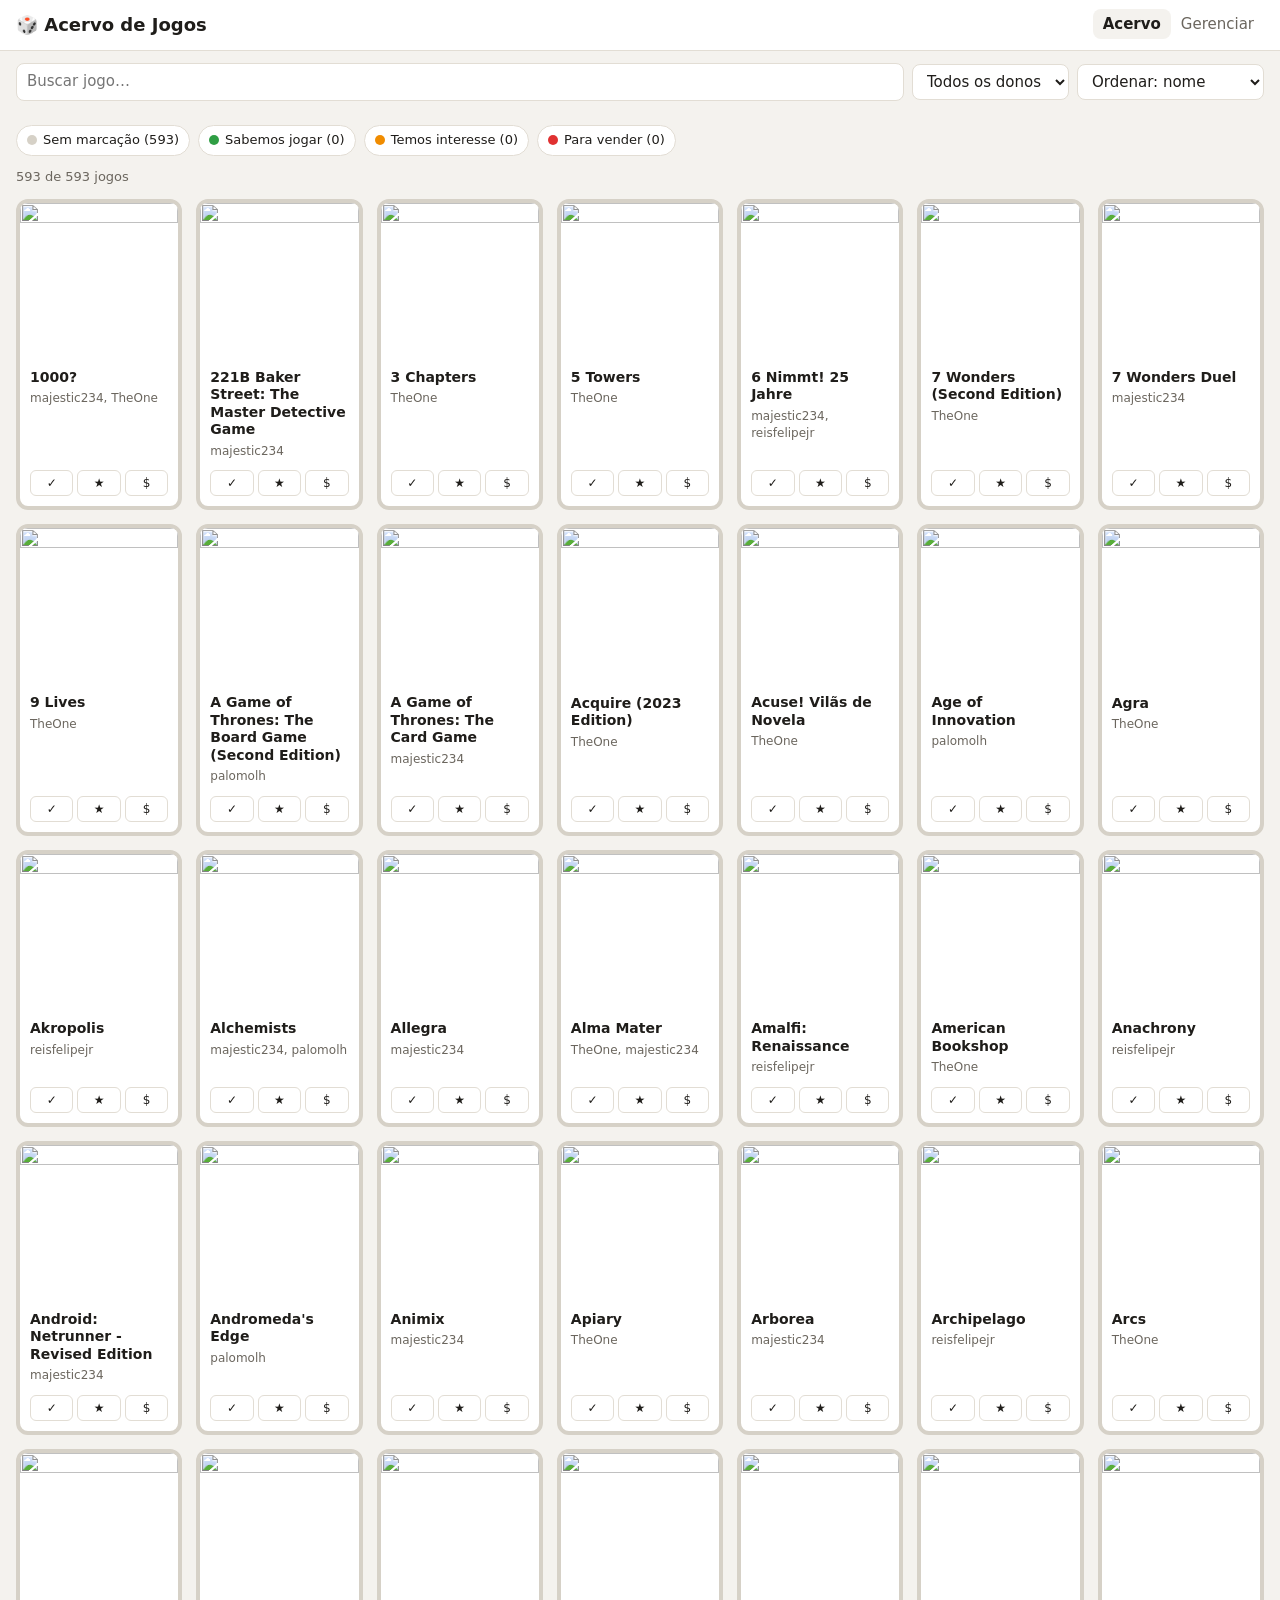
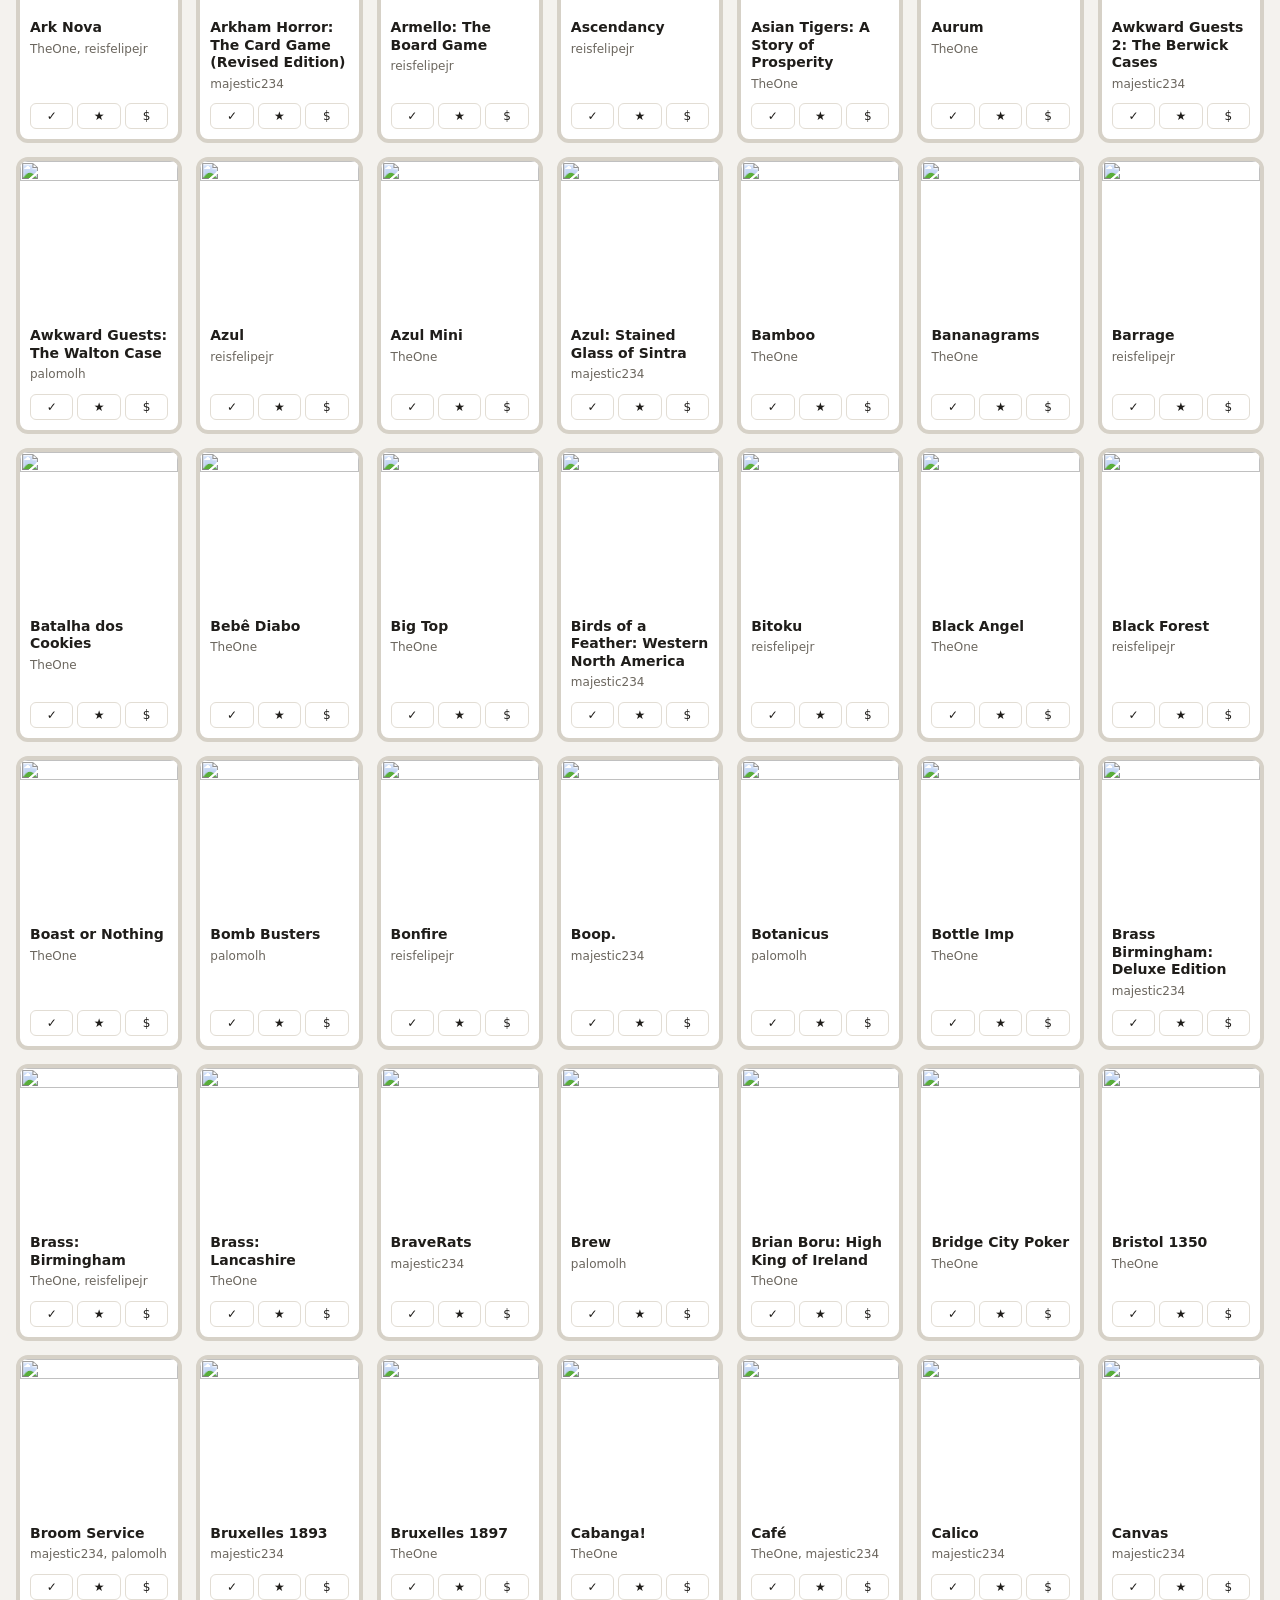
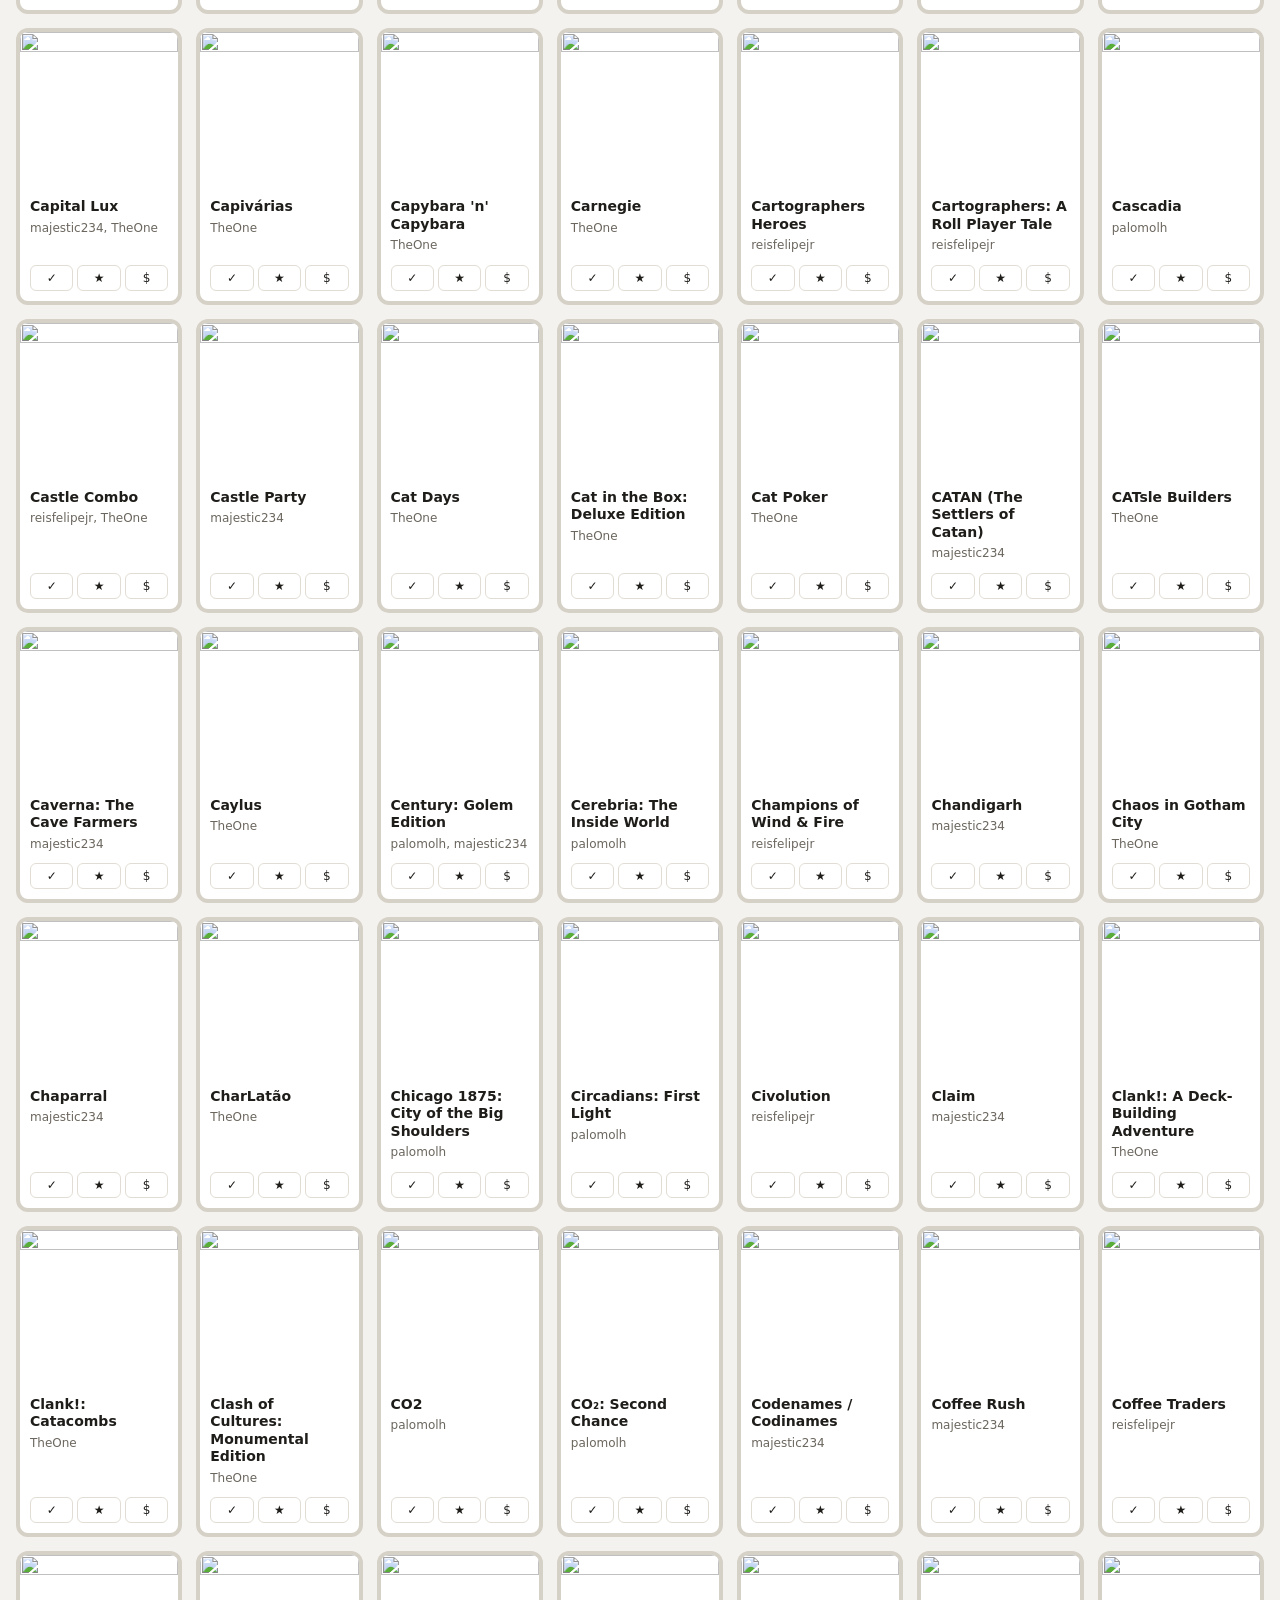
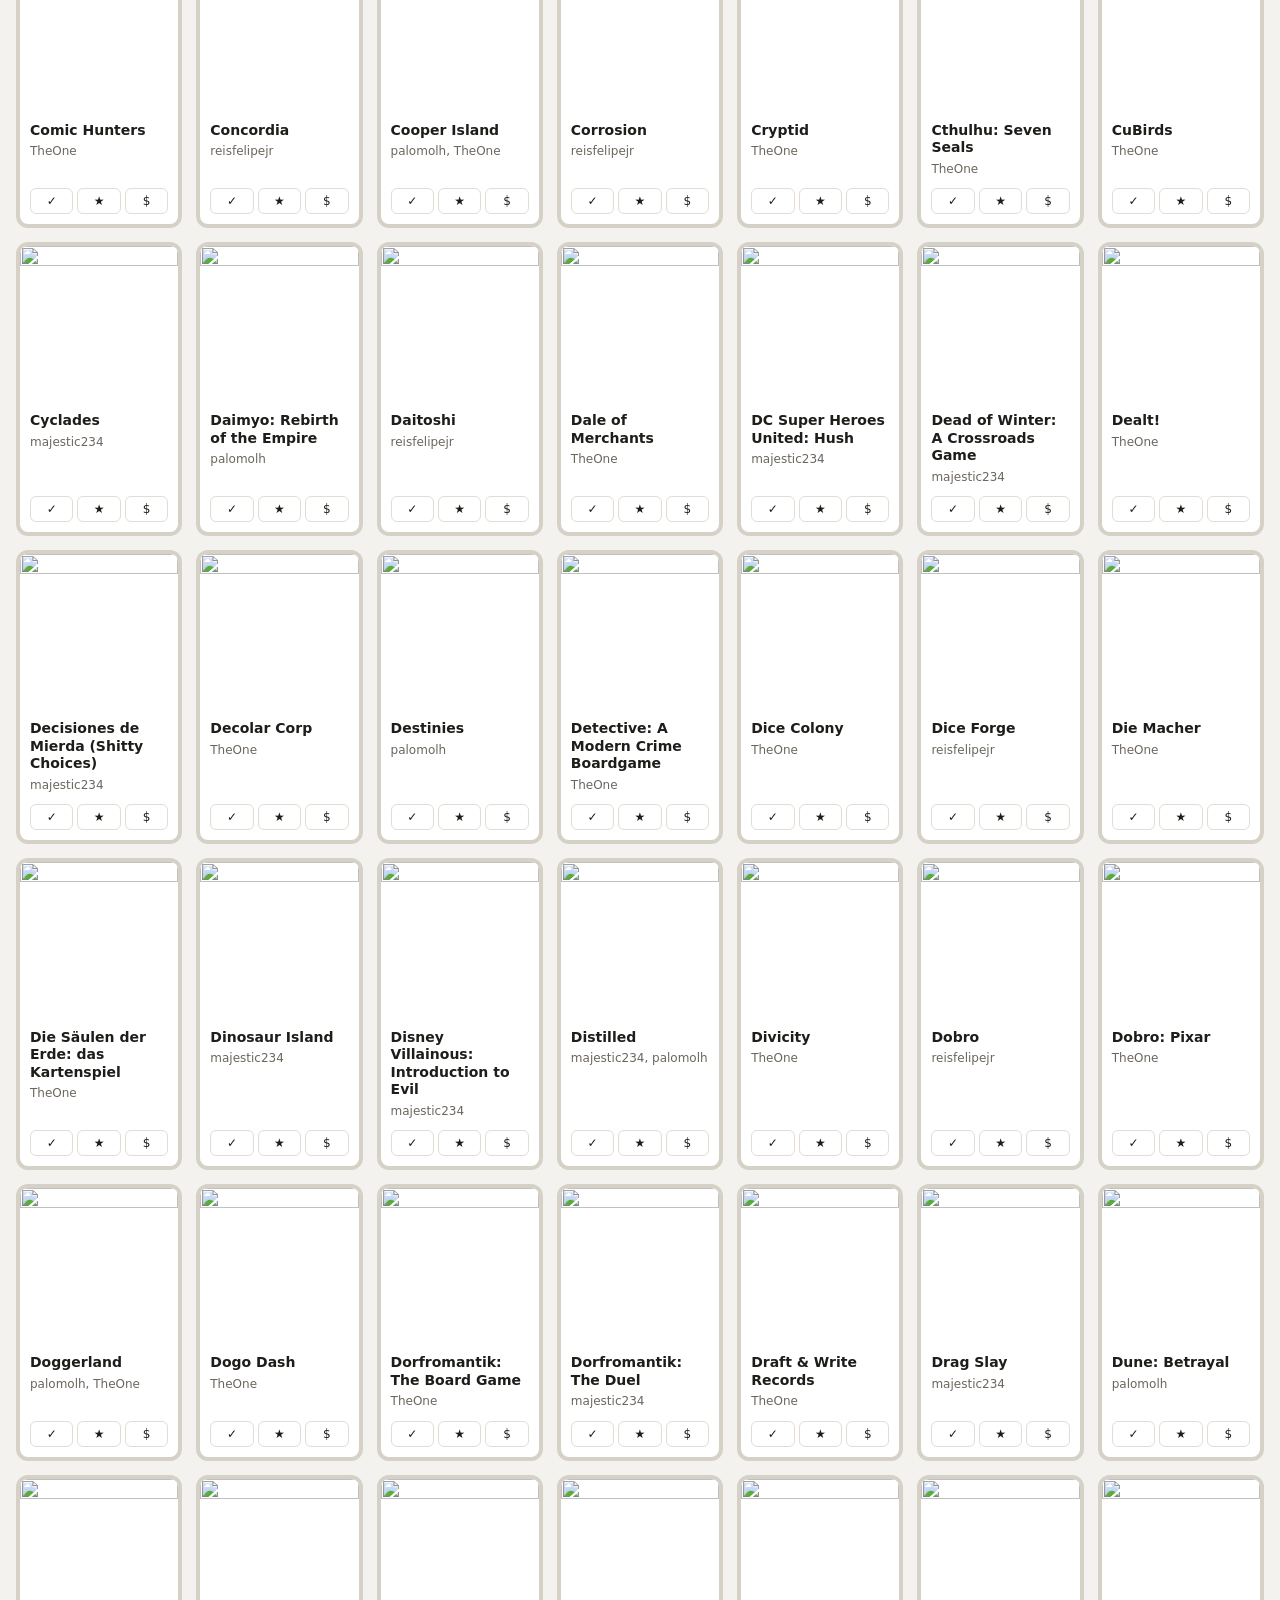
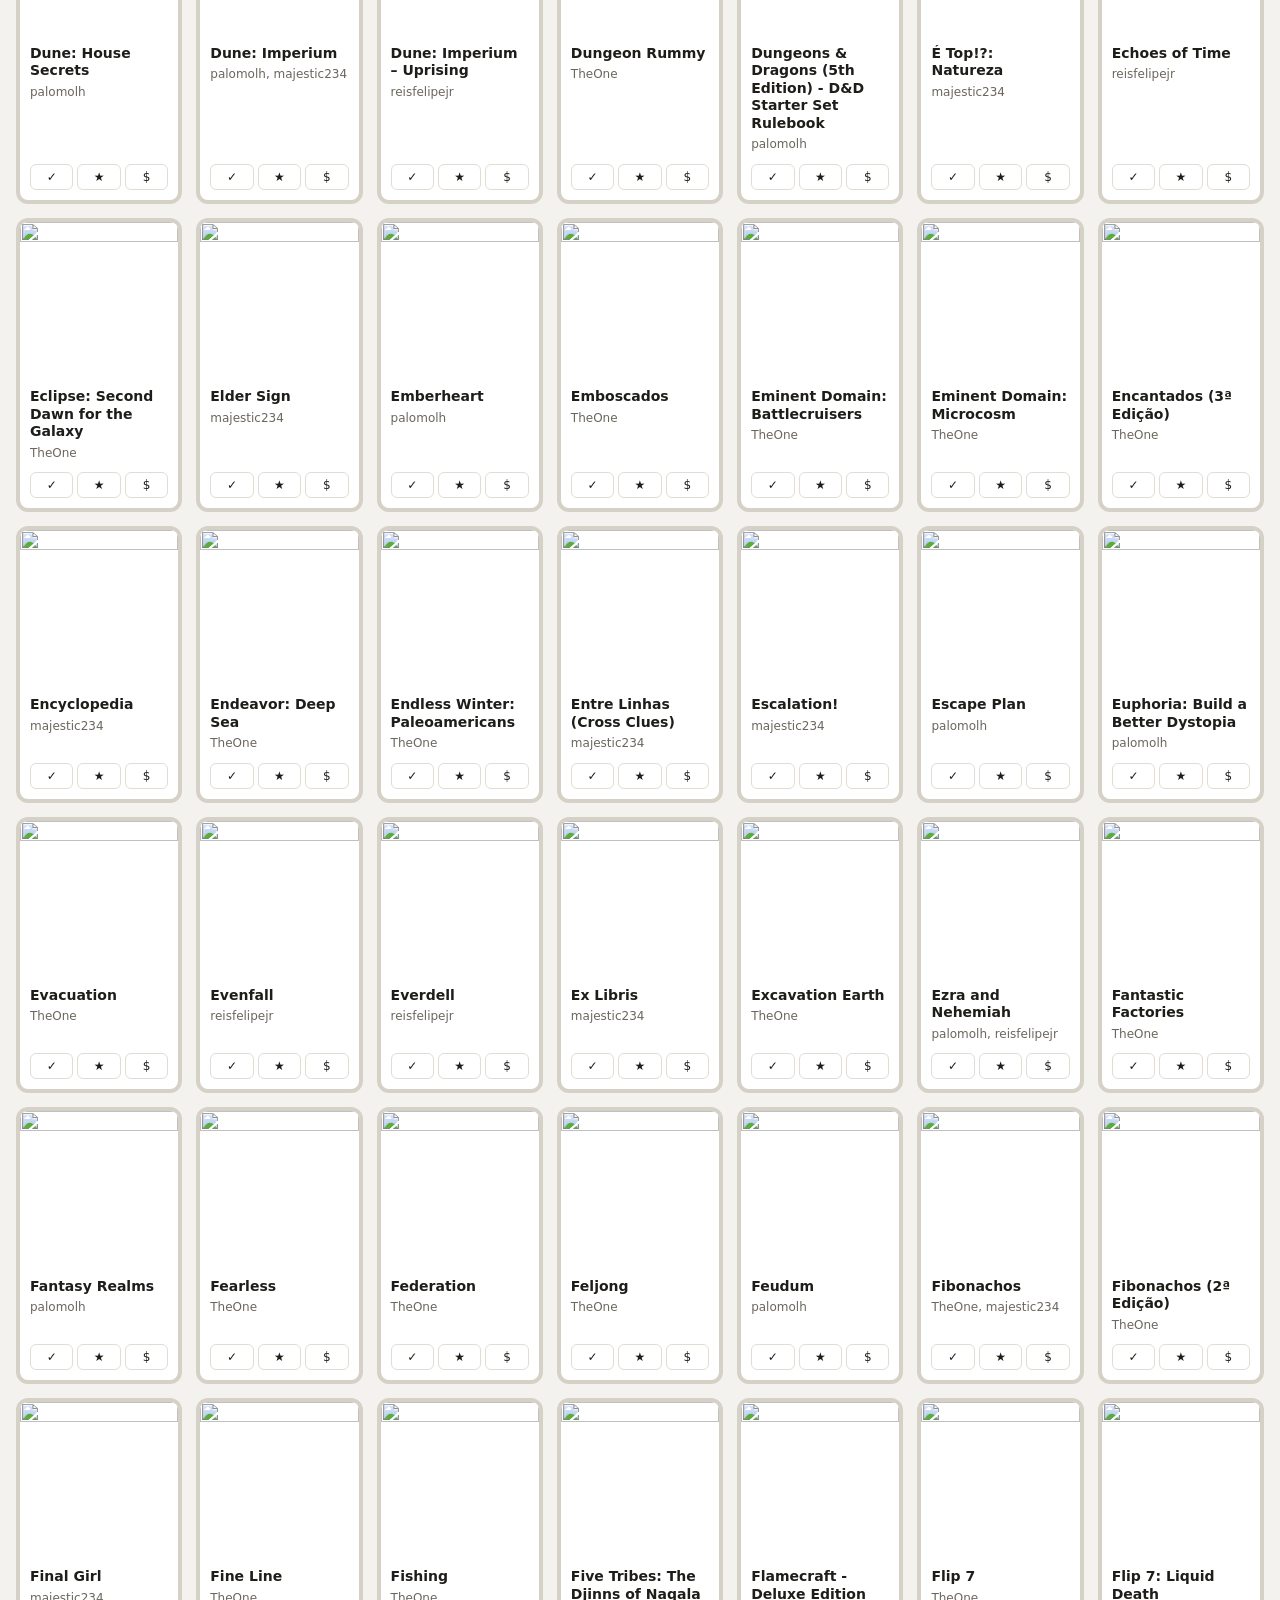
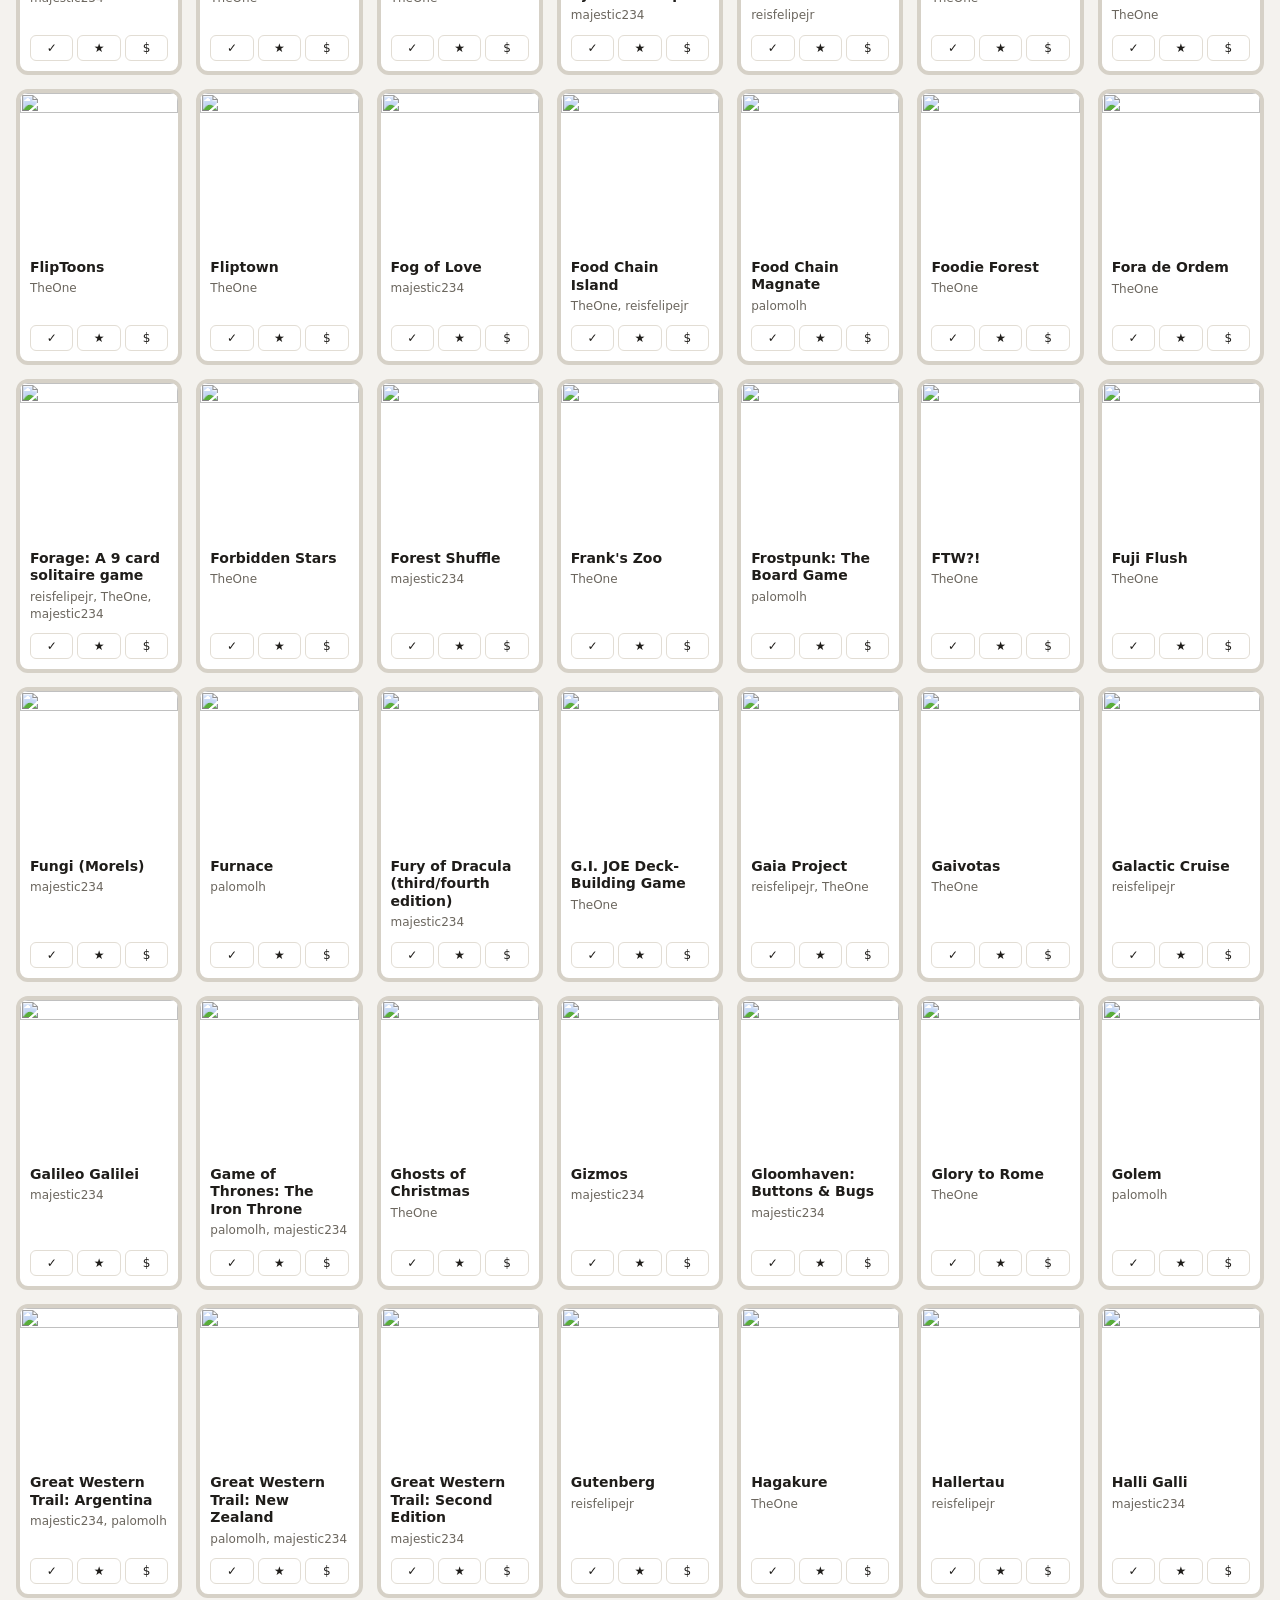
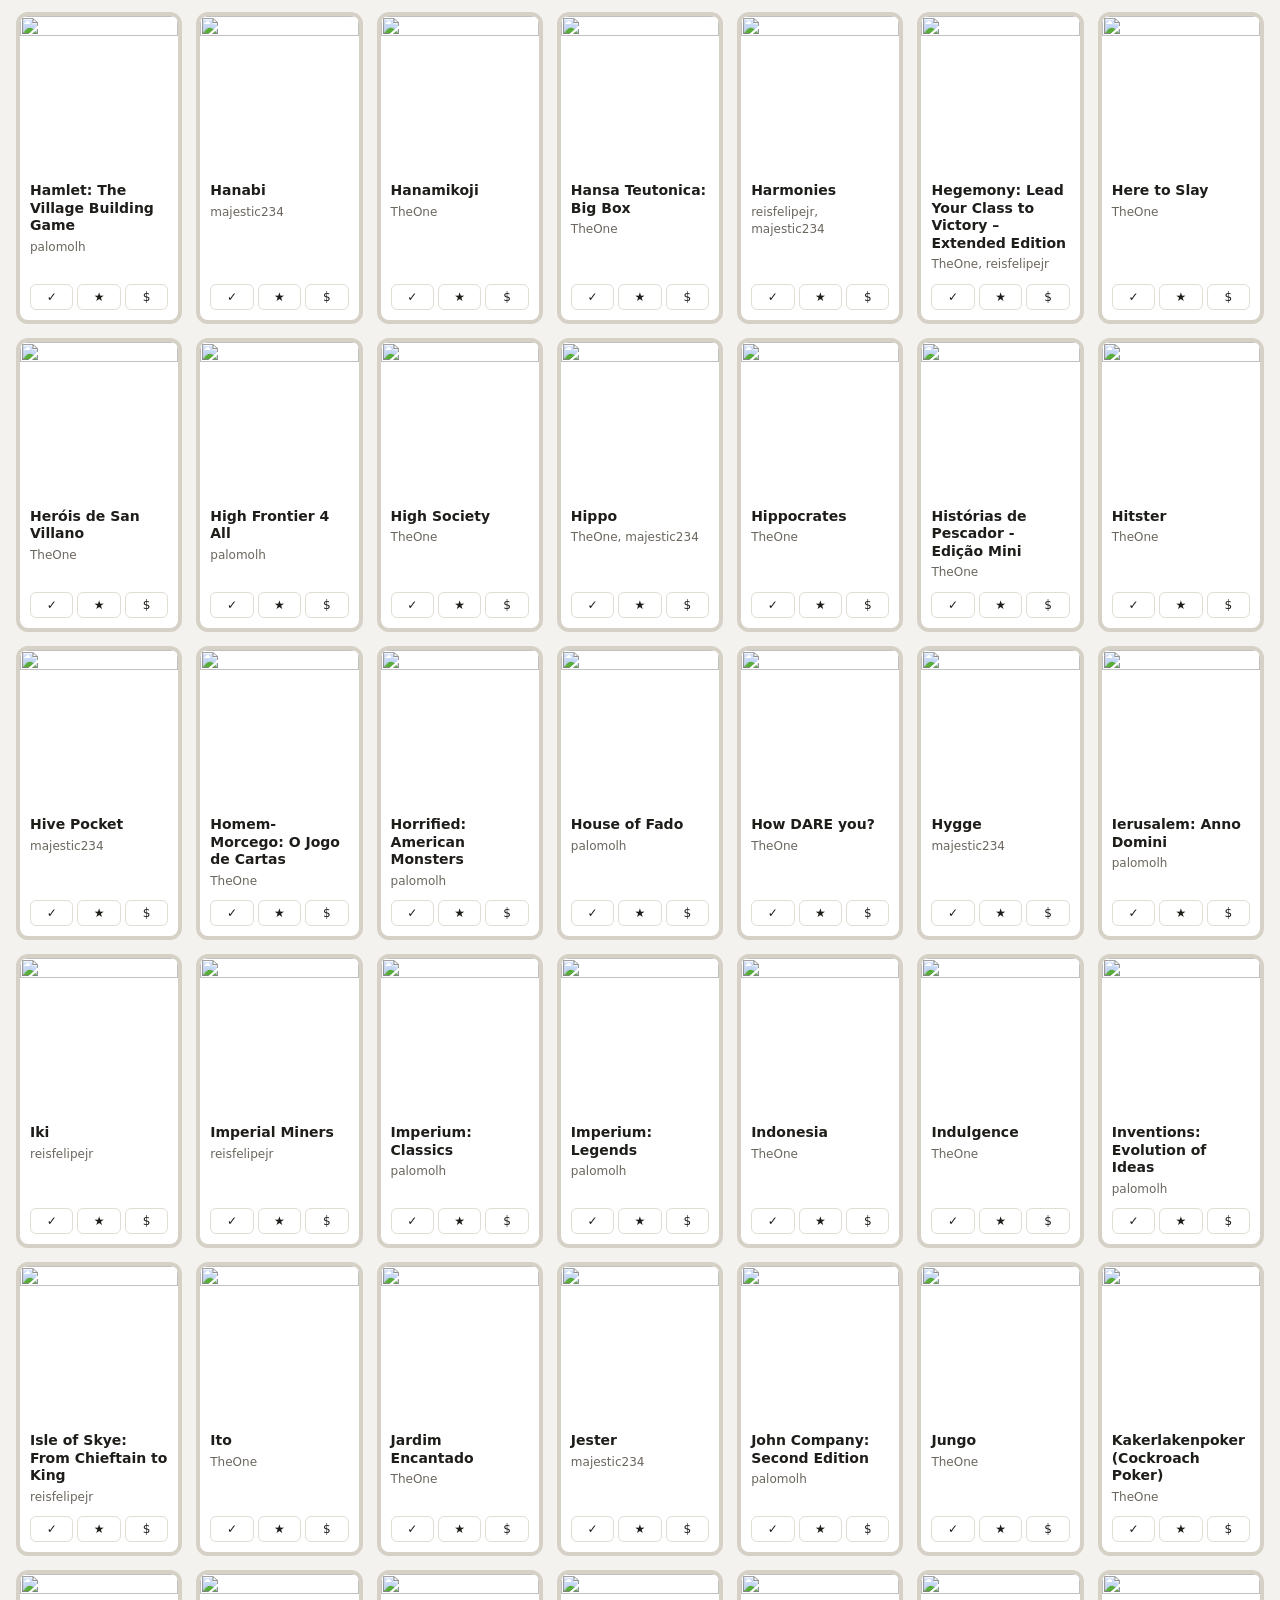
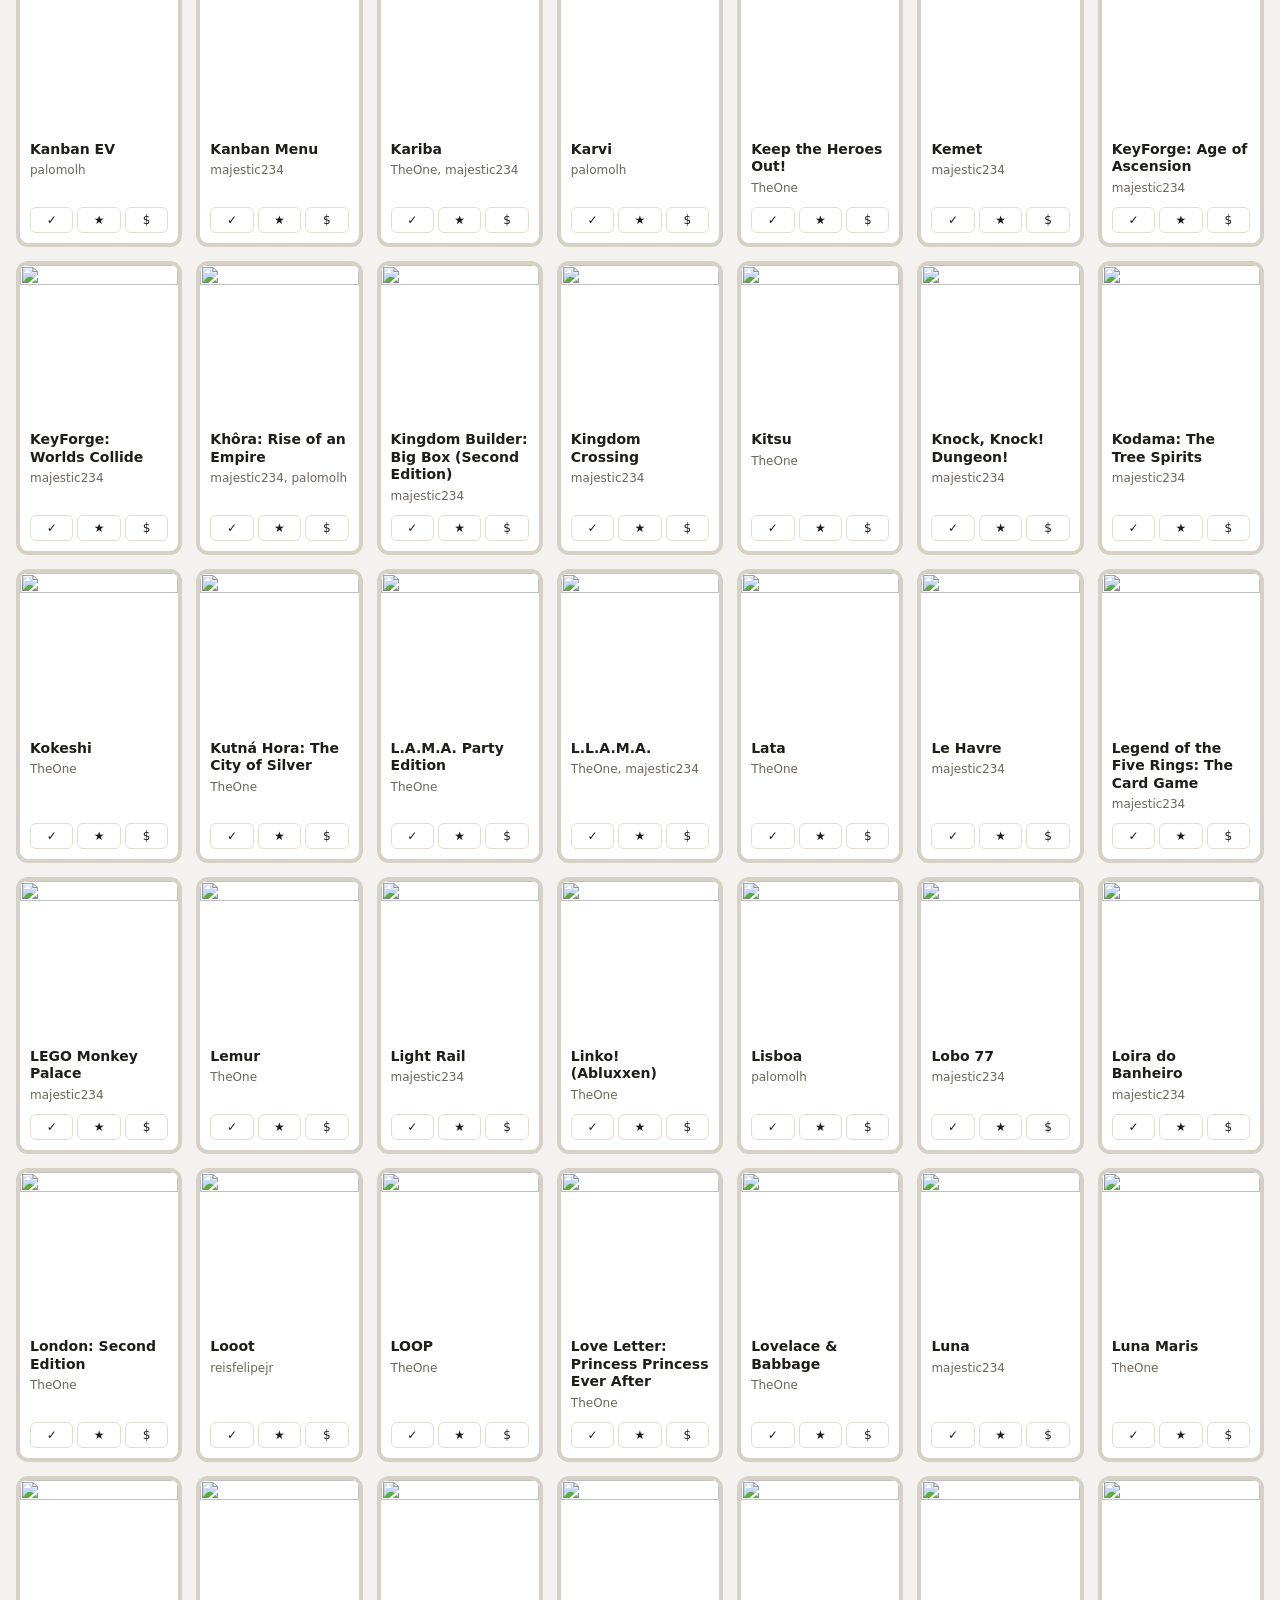
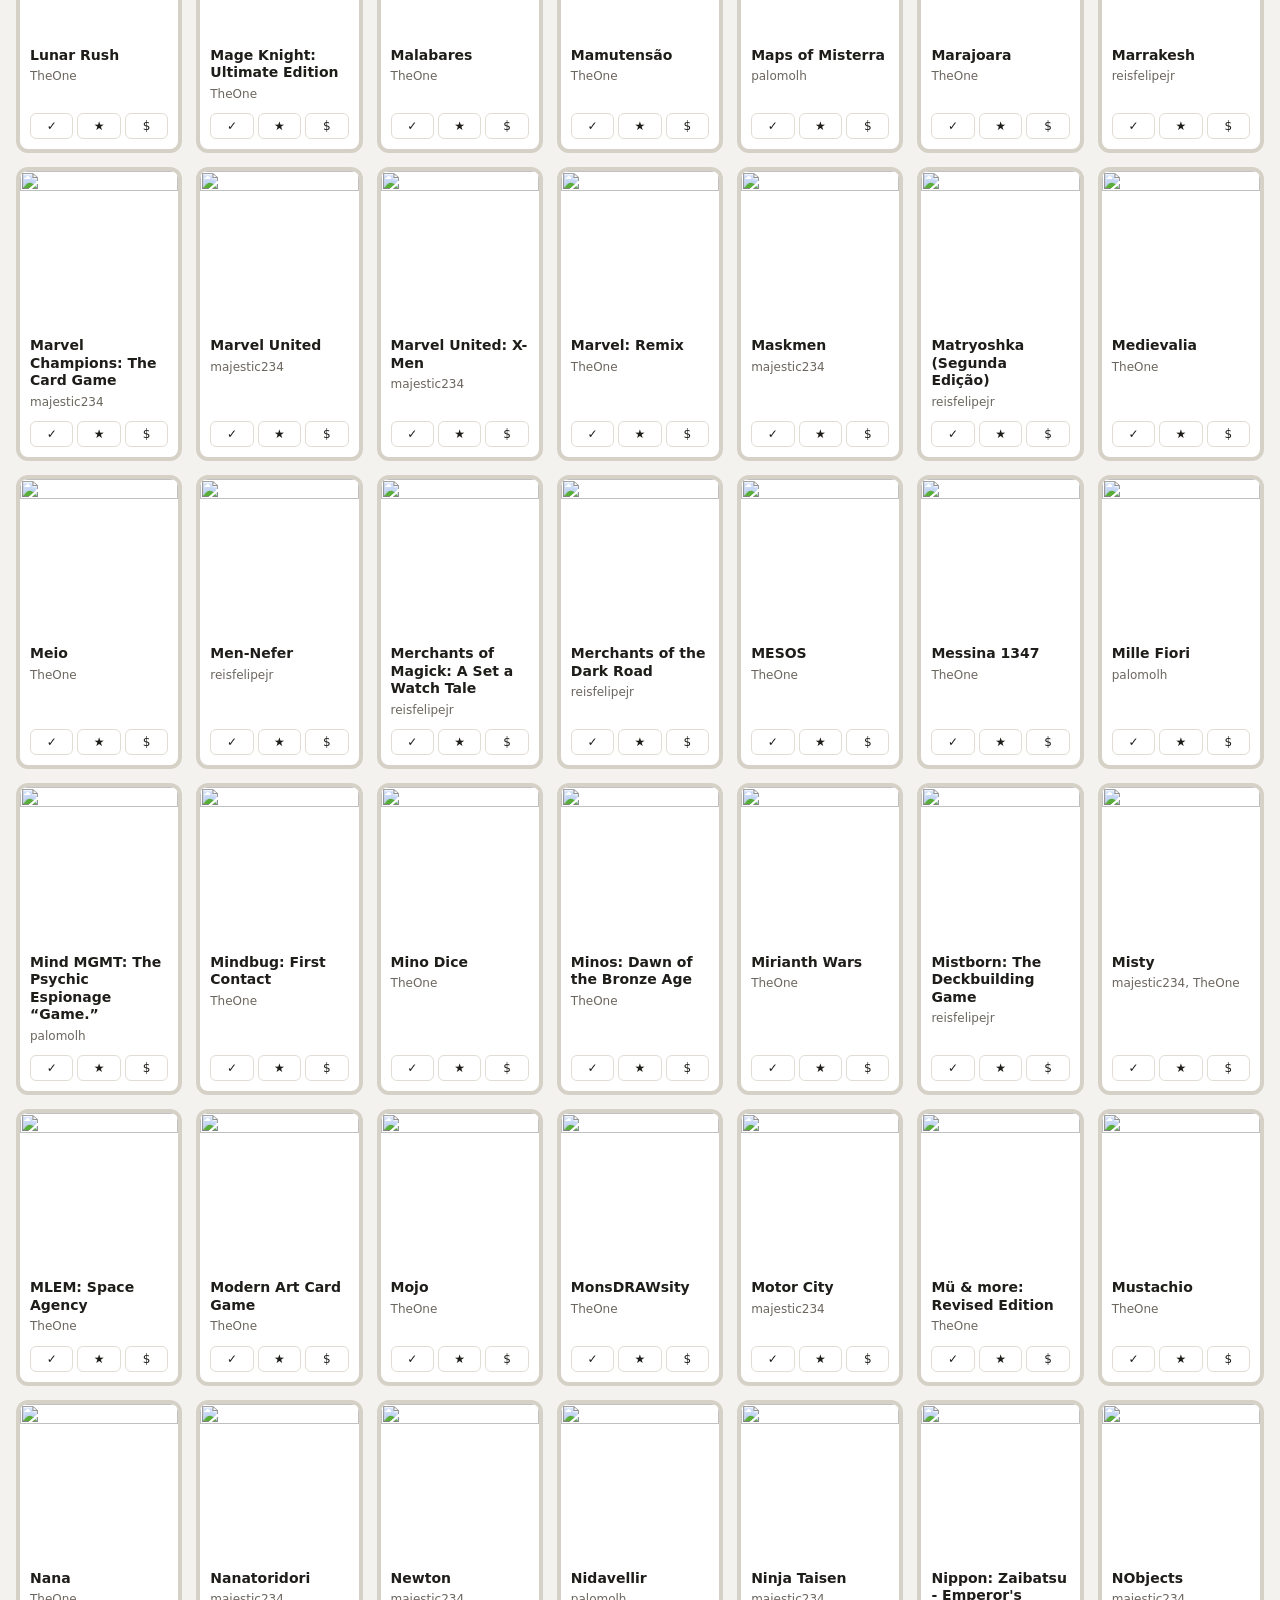
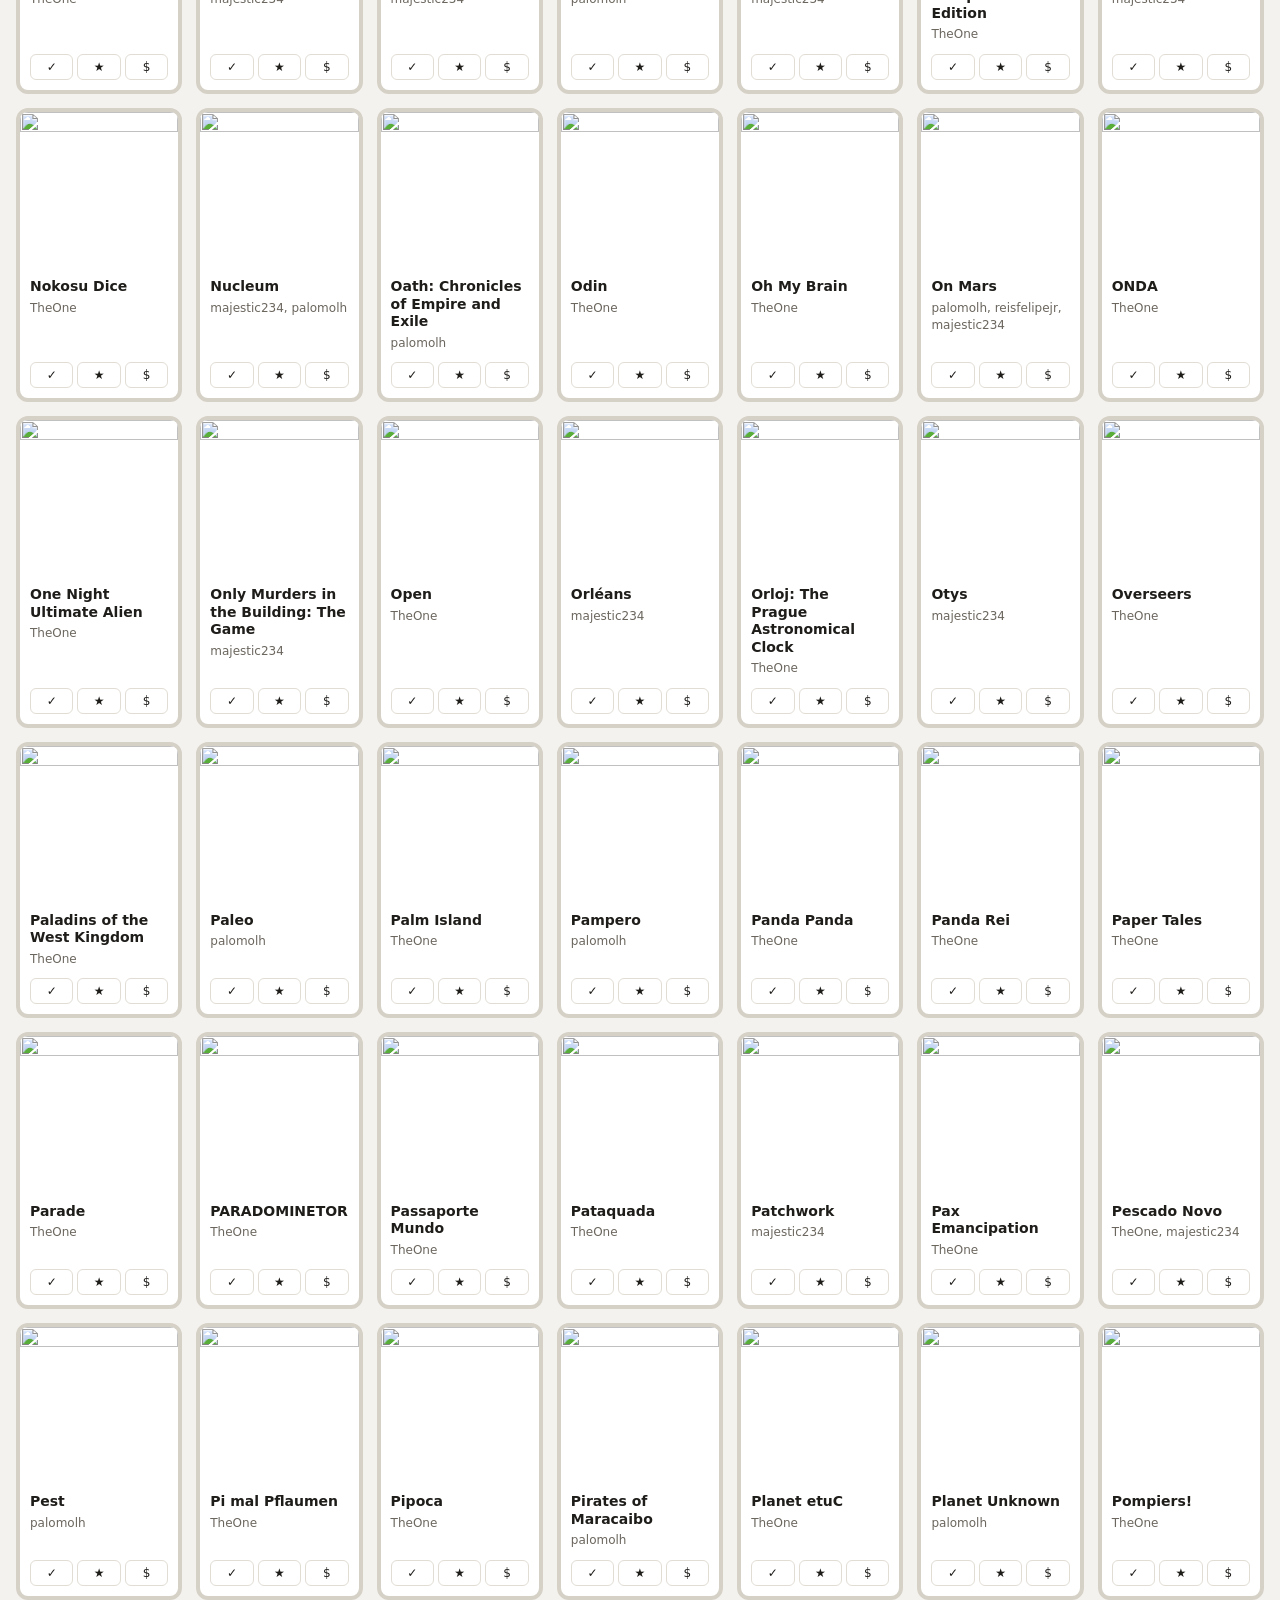
==== index.html @ 5d40c94c "Acervo de jogos: catálogo com marcações e página de gerenciamento Co-Authored-By: Claude Opus 5.5 <n" ====
<!doctype html>
<html lang="pt-BR">
<head>
<meta charset="utf-8">
<meta name="viewport" content="width=device-width, initial-scale=1">
<title>Acervo de Jogos</title>
<link rel="stylesheet" href="assets/style.css">
</head>
<body>
<header class="topo">
  <h1>🎲 Acervo de Jogos</h1>
  <nav><a href="index.html" class="ativo">Acervo</a><a href="gerenciar.html">Gerenciar</a></nav>
</header>

<div class="filtros">
  <input type="search" id="busca" placeholder="Buscar jogo…">
  <select id="dono"><option value="">Todos os donos</option></select>
  <select id="ordem">
    <option value="nome">Ordenar: nome</option>
    <option value="status">Ordenar: marcação</option>
  </select>
</div>
<div class="filtros" id="chips"></div>
<p class="resumo" id="resumo"></p>
<main class="grade" id="grade"></main>

<script type="module">
import { carregar, salvar, STATUS, todosDonos, normalizar } from './assets/store.js';

let jogos = await carregar();
const filtroStatus = new Set();
const $ = id => document.getElementById(id);

const selDono = $('dono');
for (const d of todosDonos(jogos)) selDono.add(new Option(d, d));

function renderChips() {
  const cont = Object.fromEntries(Object.keys(STATUS).map(k => [k, 0]));
  for (const j of jogos) cont[j.status || '']++;
  $('chips').innerHTML = Object.entries(STATUS).map(([k, s]) =>
    `<span class="chip" role="button" tabindex="0" data-k="${k}" aria-pressed="${filtroStatus.has(k)}">
       <span class="ponto" style="background:${s.cor}"></span>${s.label} (${cont[k]})</span>`).join('');
}

function esc(t) { return String(t).replace(/[&<>"]/g, c => ({ '&': '&amp;', '<': '&lt;', '>': '&gt;', '"': '&quot;' })[c]); }

const ORDEM_STATUS = { sabemos: 0, interesse: 1, vender: 2, '': 3 };

function render() {
  const q = normalizar($('busca').value.trim());
  const dono = selDono.value;
  let lista = jogos.filter(j =>
    (!q || normalizar(j.nome).includes(q)) &&
    (!dono || j.donos.includes(dono)) &&
    (!filtroStatus.size || filtroStatus.has(j.status || '')));
  lista.sort((a, b) => $('ordem').value === 'status'
    ? ORDEM_STATUS[a.status || ''] - ORDEM_STATUS[b.status || ''] || a.nome.localeCompare(b.nome)
    : a.nome.localeCompare(b.nome));

  $('resumo').textContent = `${lista.length} de ${jogos.length} jogos`;
  $('grade').innerHTML = lista.map(j => `
    <article class="card" data-id="${j.id}" data-status="${j.status || ''}">
      <img class="capa" loading="lazy" src="${esc(j.imagem || '')}" alt="">
      <div class="info">
        <div class="nome">${j.link ? `<a href="${esc(j.link)}" target="_blank" rel="noopener">${esc(j.nome)}</a>` : esc(j.nome)}</div>
        <div class="donos">${esc(j.donos.join(', '))}</div>
        <div class="acoes">
          ${['sabemos', 'interesse', 'vender'].map(s =>
            `<button data-s="${s}" title="${STATUS[s].label}" aria-pressed="${j.status === s}">${{ sabemos: '✓', interesse: '★', vender: '$' }[s]}</button>`).join('')}
        </div>
      </div>
    </article>`).join('');
  renderChips();
}

$('grade').addEventListener('click', e => {
  const btn = e.target.closest('button[data-s]');
  if (!btn) return;
  const jogo = jogos.find(j => j.id === btn.closest('.card').dataset.id);
  jogo.status = jogo.status === btn.dataset.s ? '' : btn.dataset.s;
  salvar(jogos);
  render();
});

function toggleChip(e) {
  const chip = e.target.closest('.chip');
  if (!chip) return;
  const k = chip.dataset.k;
  filtroStatus.has(k) ? filtroStatus.delete(k) : filtroStatus.add(k);
  render();
}
$('chips').addEventListener('click', toggleChip);
$('chips').addEventListener('keydown', e => { if (e.key === 'Enter' || e.key === ' ') { e.preventDefault(); toggleChip(e); } });
for (const id of ['busca', 'dono', 'ordem']) $(id).addEventListener('input', render);

render();
</script>
</body>
</html>
---- assets/style.css ----
:root {
  --bg: #f4f2ee;
  --surface: #ffffff;
  --texto: #1f1d1a;
  --suave: #6b665e;
  --linha: #e2ddd4;
  --acento: #3b5bdb;
  --verde: #2f9e44;
  --laranja: #f08c00;
  --vermelho: #e03131;
  --neutro: #d6d1c7;
  color-scheme: light;
}
@media (prefers-color-scheme: dark) {
  :root {
    --bg: #17161a;
    --surface: #222127;
    --texto: #eeeae4;
    --suave: #a19c94;
    --linha: #34323a;
    --acento: #748ffc;
    --verde: #40c057;
    --laranja: #ff922b;
    --vermelho: #fa5252;
    --neutro: #45424b;
    color-scheme: dark;
  }
}

* { box-sizing: border-box; }
body {
  margin: 0;
  background: var(--bg);
  color: var(--texto);
  font: 15px/1.45 system-ui, -apple-system, "Segoe UI", Roboto, sans-serif;
}
a { color: var(--acento); }

header.topo {
  position: sticky; top: 0; z-index: 10;
  background: var(--surface);
  border-bottom: 1px solid var(--linha);
  padding: 12px 16px;
  display: flex; flex-wrap: wrap; gap: 12px; align-items: center;
}
header.topo h1 { font-size: 18px; margin: 0; margin-right: auto; }
nav a {
  text-decoration: none; color: var(--suave); padding: 6px 10px; border-radius: 8px;
}
nav a.ativo { background: var(--bg); color: var(--texto); font-weight: 600; }

.filtros {
  display: flex; flex-wrap: wrap; gap: 8px; align-items: center;
  padding: 12px 16px; max-width: 1400px; margin: 0 auto;
}
input[type=search], input[type=text], input[type=url], select {
  font: inherit; color: inherit; background: var(--surface);
  border: 1px solid var(--linha); border-radius: 8px; padding: 7px 10px;
}
input[type=search] { flex: 1 1 220px; min-width: 0; }

button, .btn {
  font: inherit; cursor: pointer; border-radius: 8px; padding: 7px 12px;
  border: 1px solid var(--linha); background: var(--surface); color: var(--texto);
}
button:hover { border-color: var(--suave); }
button.primario { background: var(--acento); border-color: var(--acento); color: #fff; }
button.perigo { color: var(--vermelho); }

.chip {
  display: inline-flex; align-items: center; gap: 6px;
  padding: 5px 10px; border-radius: 999px; font-size: 13px;
  border: 1px solid var(--linha); background: var(--surface); cursor: pointer; user-select: none;
}
.chip[aria-pressed=true] { border-color: var(--texto); font-weight: 600; }
.ponto { width: 10px; height: 10px; border-radius: 50%; display: inline-block; flex: none; }

.resumo { color: var(--suave); font-size: 13px; padding: 0 16px; max-width: 1400px; margin: 0 auto; }

/* Catálogo */
.grade {
  display: grid; gap: 14px; padding: 12px 16px 40px;
  grid-template-columns: repeat(auto-fill, minmax(150px, 1fr));
  max-width: 1400px; margin: 0 auto;
}
.card {
  background: var(--surface); border-radius: 12px; overflow: hidden;
  border: 4px solid var(--neutro);
  display: flex; flex-direction: column; position: relative;
}
.card[data-status=sabemos] { border-color: var(--verde); }
.card[data-status=interesse] { border-color: var(--laranja); }
.card[data-status=vender] { border-color: var(--vermelho); }
.card .capa {
  aspect-ratio: 1; width: 100%; object-fit: contain; background: #fff; display: block;
}
.card .info { padding: 8px 10px 10px; display: flex; flex-direction: column; gap: 4px; flex: 1; }
.card .nome { font-weight: 600; font-size: 14px; line-height: 1.25; }
.card .nome a { color: inherit; text-decoration: none; }
.card .donos { font-size: 12px; color: var(--suave); }
.card .acoes { display: flex; gap: 4px; margin-top: auto; padding-top: 6px; }
.card .acoes button {
  flex: 1; padding: 4px 0; font-size: 12px; border-radius: 6px; line-height: 1;
  display: flex; justify-content: center; align-items: center; height: 26px;
}
.card .acoes button[aria-pressed=true] { color: #fff; border-color: transparent; }
.card .acoes button[data-s=sabemos][aria-pressed=true] { background: var(--verde); }
.card .acoes button[data-s=interesse][aria-pressed=true] { background: var(--laranja); }
.card .acoes button[data-s=vender][aria-pressed=true] { background: var(--vermelho); }

/* Gerenciamento */
.painel { max-width: 1400px; margin: 0 auto; padding: 0 16px 40px; }
.tabela-wrap { overflow-x: auto; background: var(--surface); border: 1px solid var(--linha); border-radius: 12px; }
table { width: 100%; border-collapse: collapse; font-size: 14px; }
th, td { padding: 8px 10px; border-bottom: 1px solid var(--linha); text-align: left; vertical-align: middle; }
th { font-size: 12px; text-transform: uppercase; letter-spacing: .04em; color: var(--suave); background: var(--surface); position: sticky; top: 0; }
td img { width: 40px; height: 40px; object-fit: contain; border-radius: 6px; background: #fff; border: 3px solid var(--neutro); display: block; }
tr[data-status=sabemos] td img { border-color: var(--verde); }
tr[data-status=interesse] td img { border-color: var(--laranja); }
tr[data-status=vender] td img { border-color: var(--vermelho); }
td.acoes { white-space: nowrap; text-align: right; }
td.acoes button { padding: 4px 8px; font-size: 13px; }

dialog {
  border: 1px solid var(--linha); border-radius: 14px; padding: 20px;
  background: var(--surface); color: var(--texto); width: min(480px, calc(100vw - 32px));
}
dialog::backdrop { background: rgba(0,0,0,.45); }
dialog form { display: flex; flex-direction: column; gap: 12px; }
dialog label { display: flex; flex-direction: column; gap: 4px; font-size: 13px; color: var(--suave); }
dialog .linha-botoes { display: flex; gap: 8px; justify-content: flex-end; }
.aviso { font-size: 13px; color: var(--suave); background: var(--surface); border: 1px dashed var(--linha); border-radius: 10px; padding: 10px 12px; margin: 12px 0; }

@media (max-width: 600px) {
  .grade { grid-template-columns: repeat(auto-fill, minmax(130px, 1fr)); gap: 10px; }
  .col-link { display: none; }
}
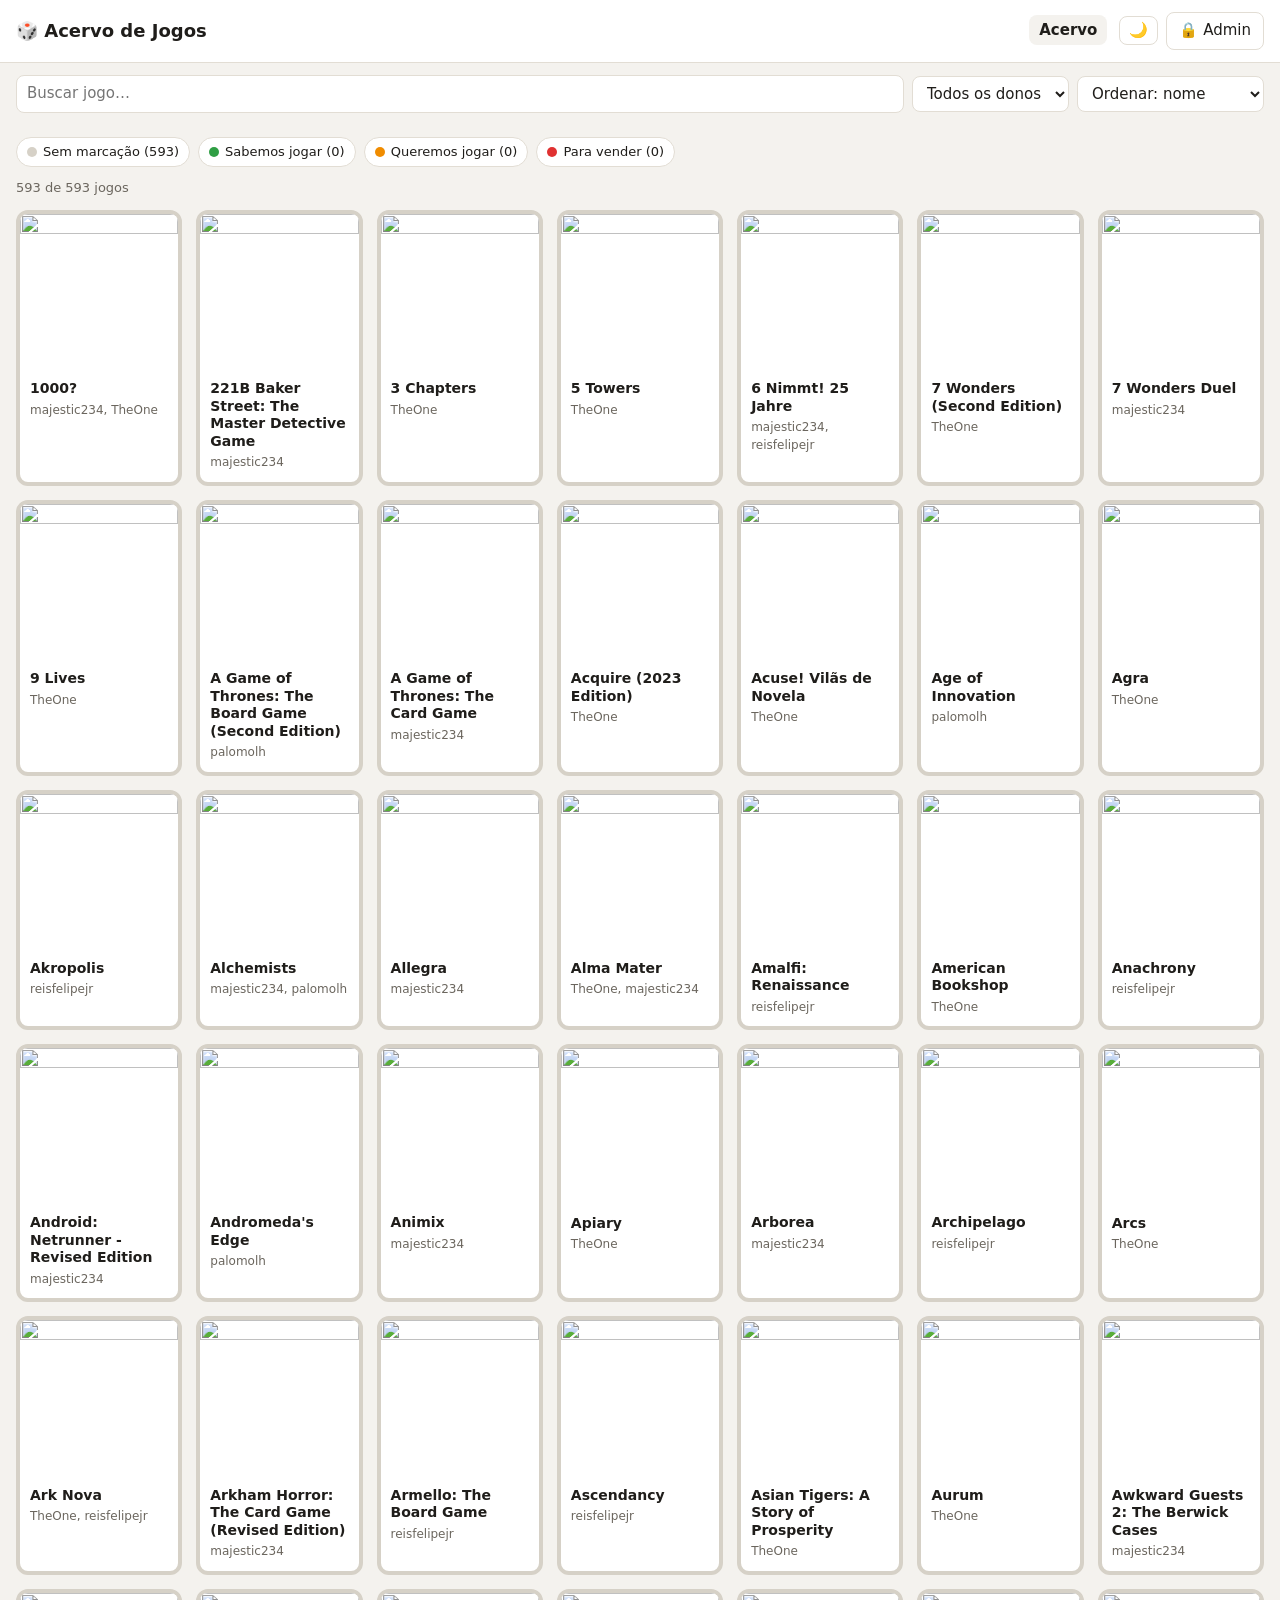
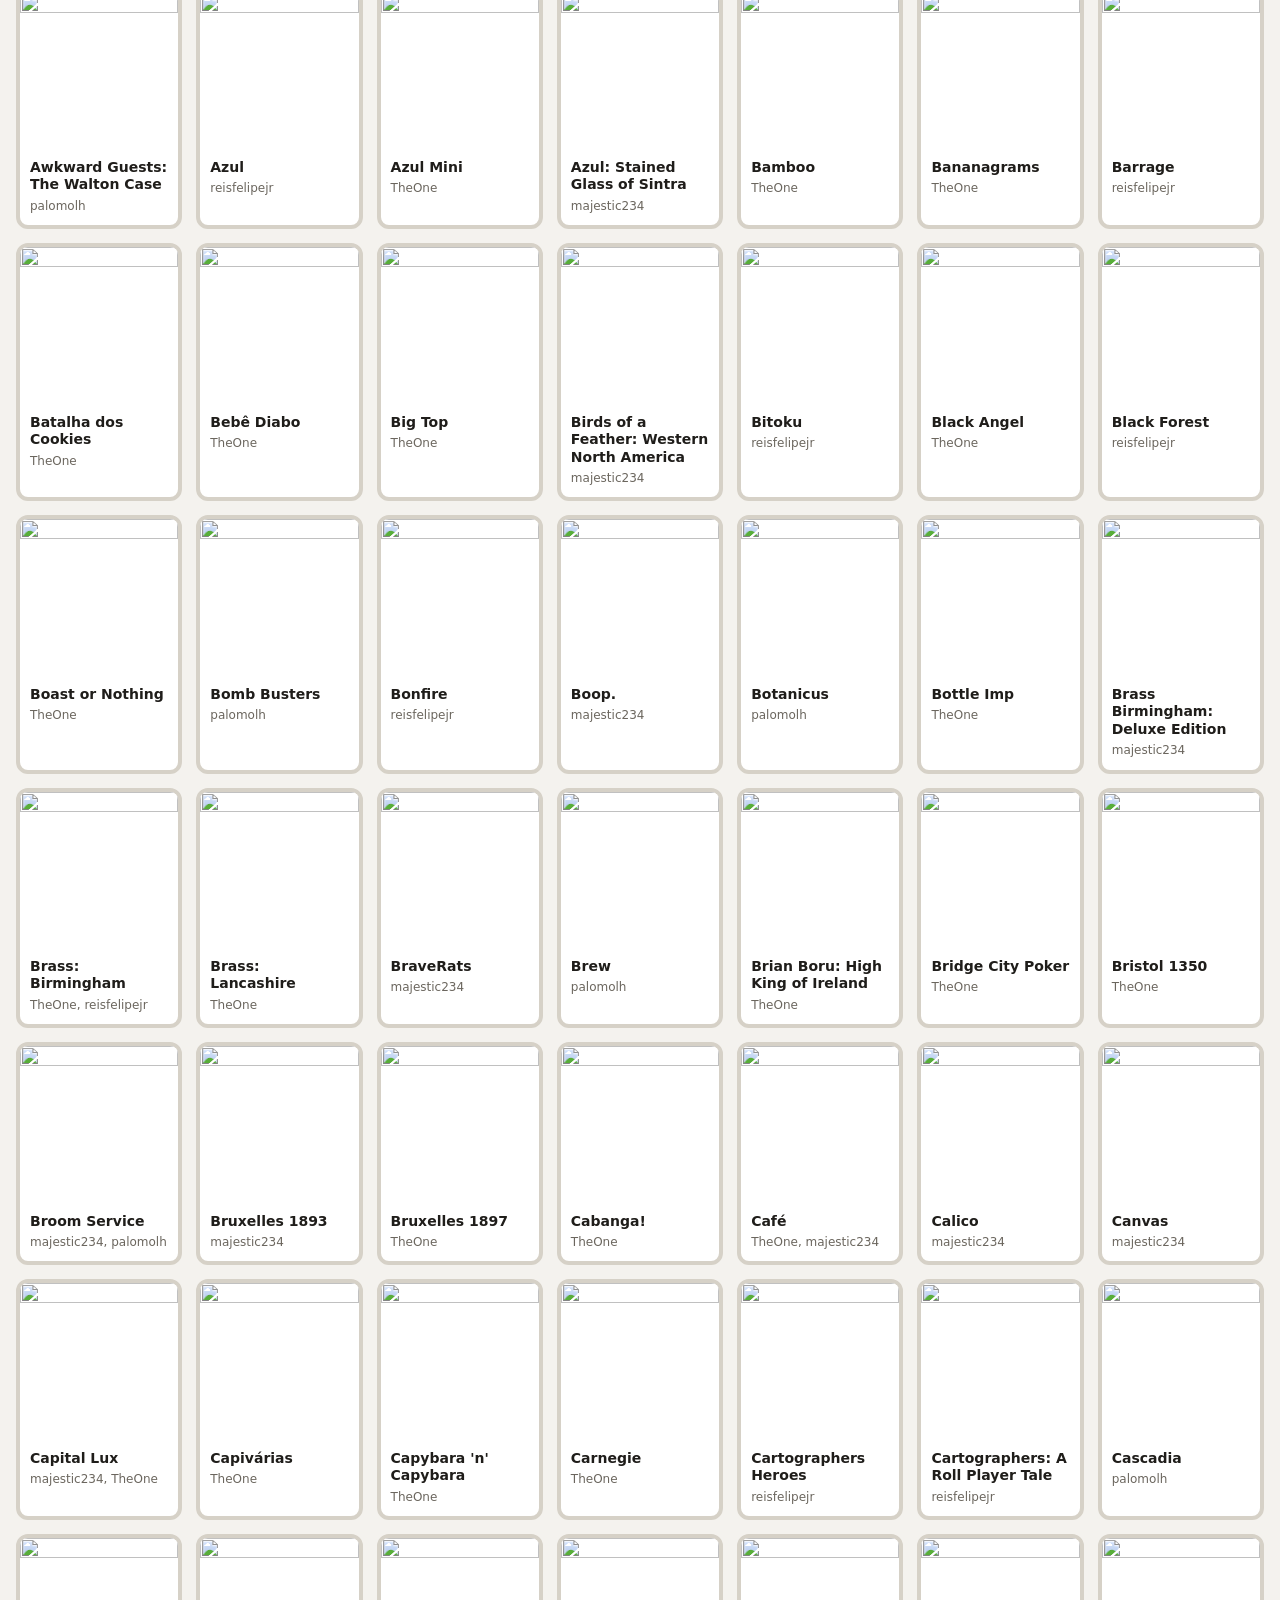
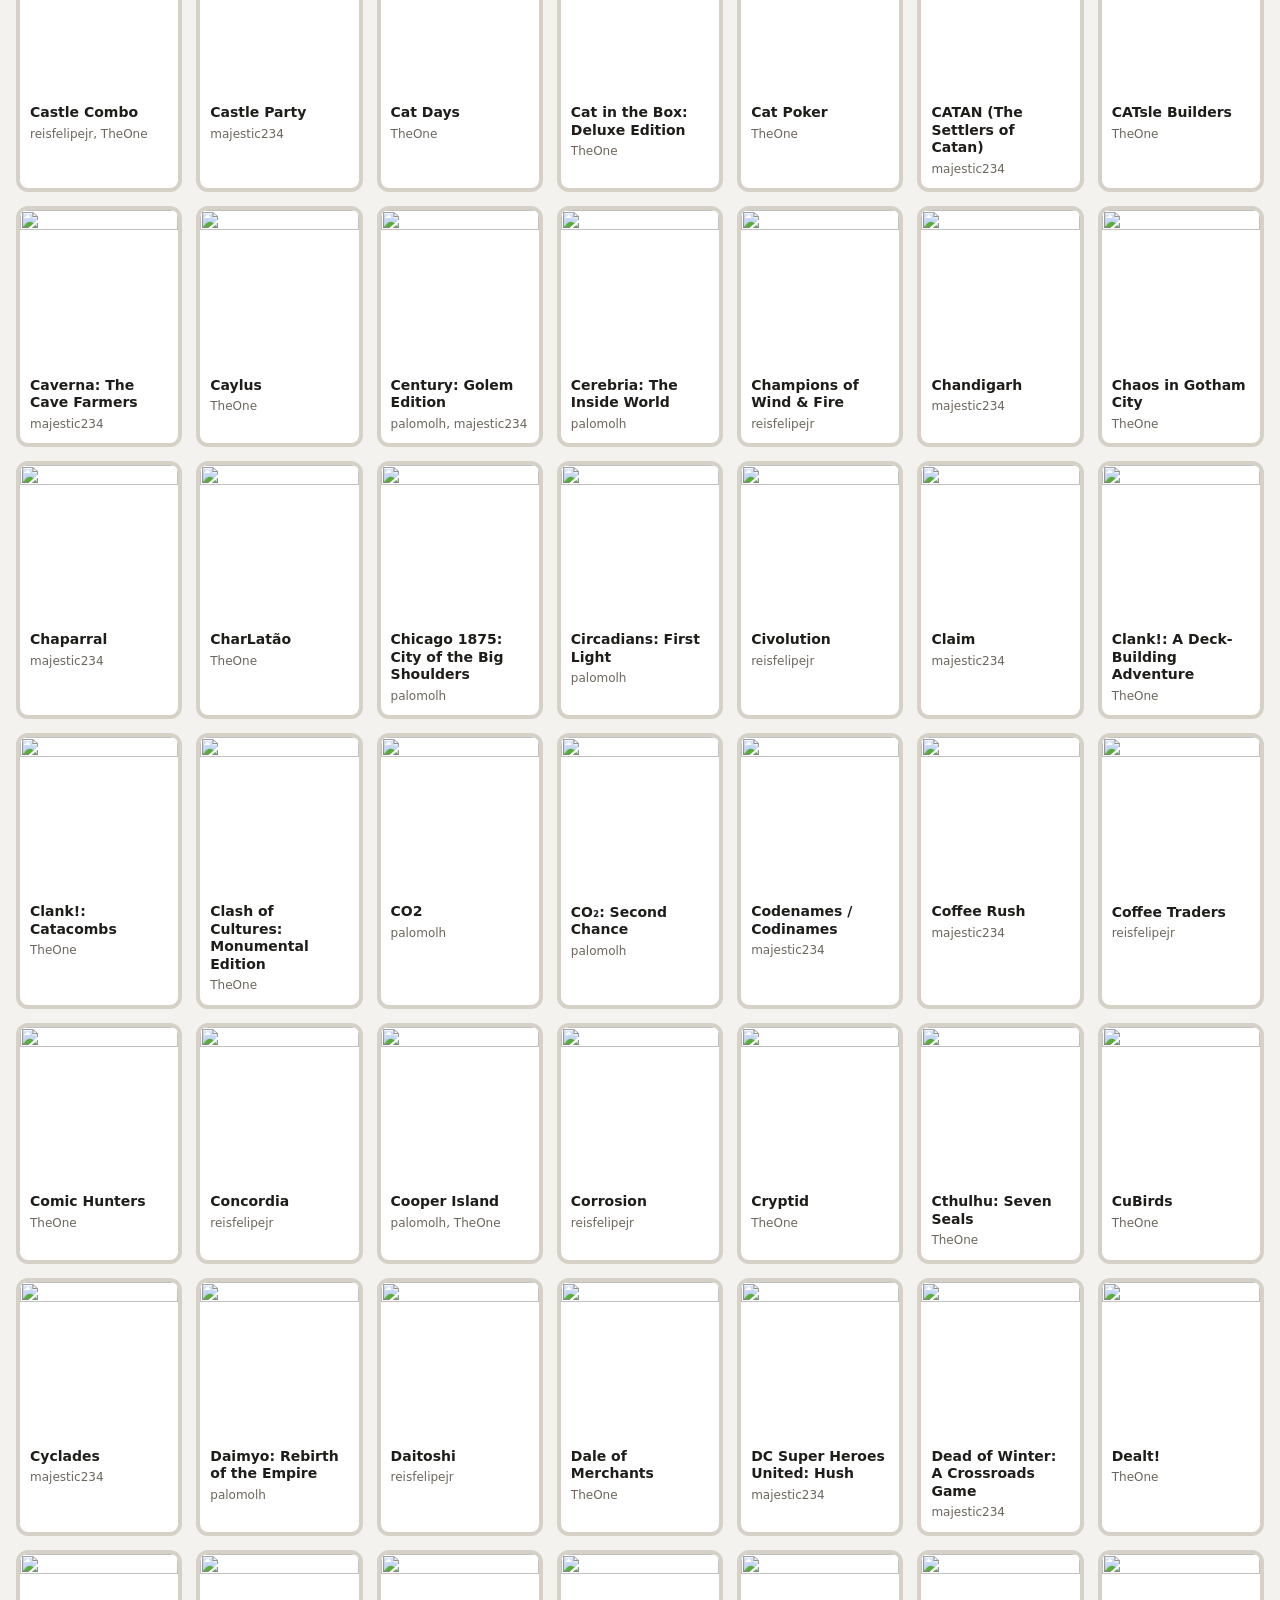
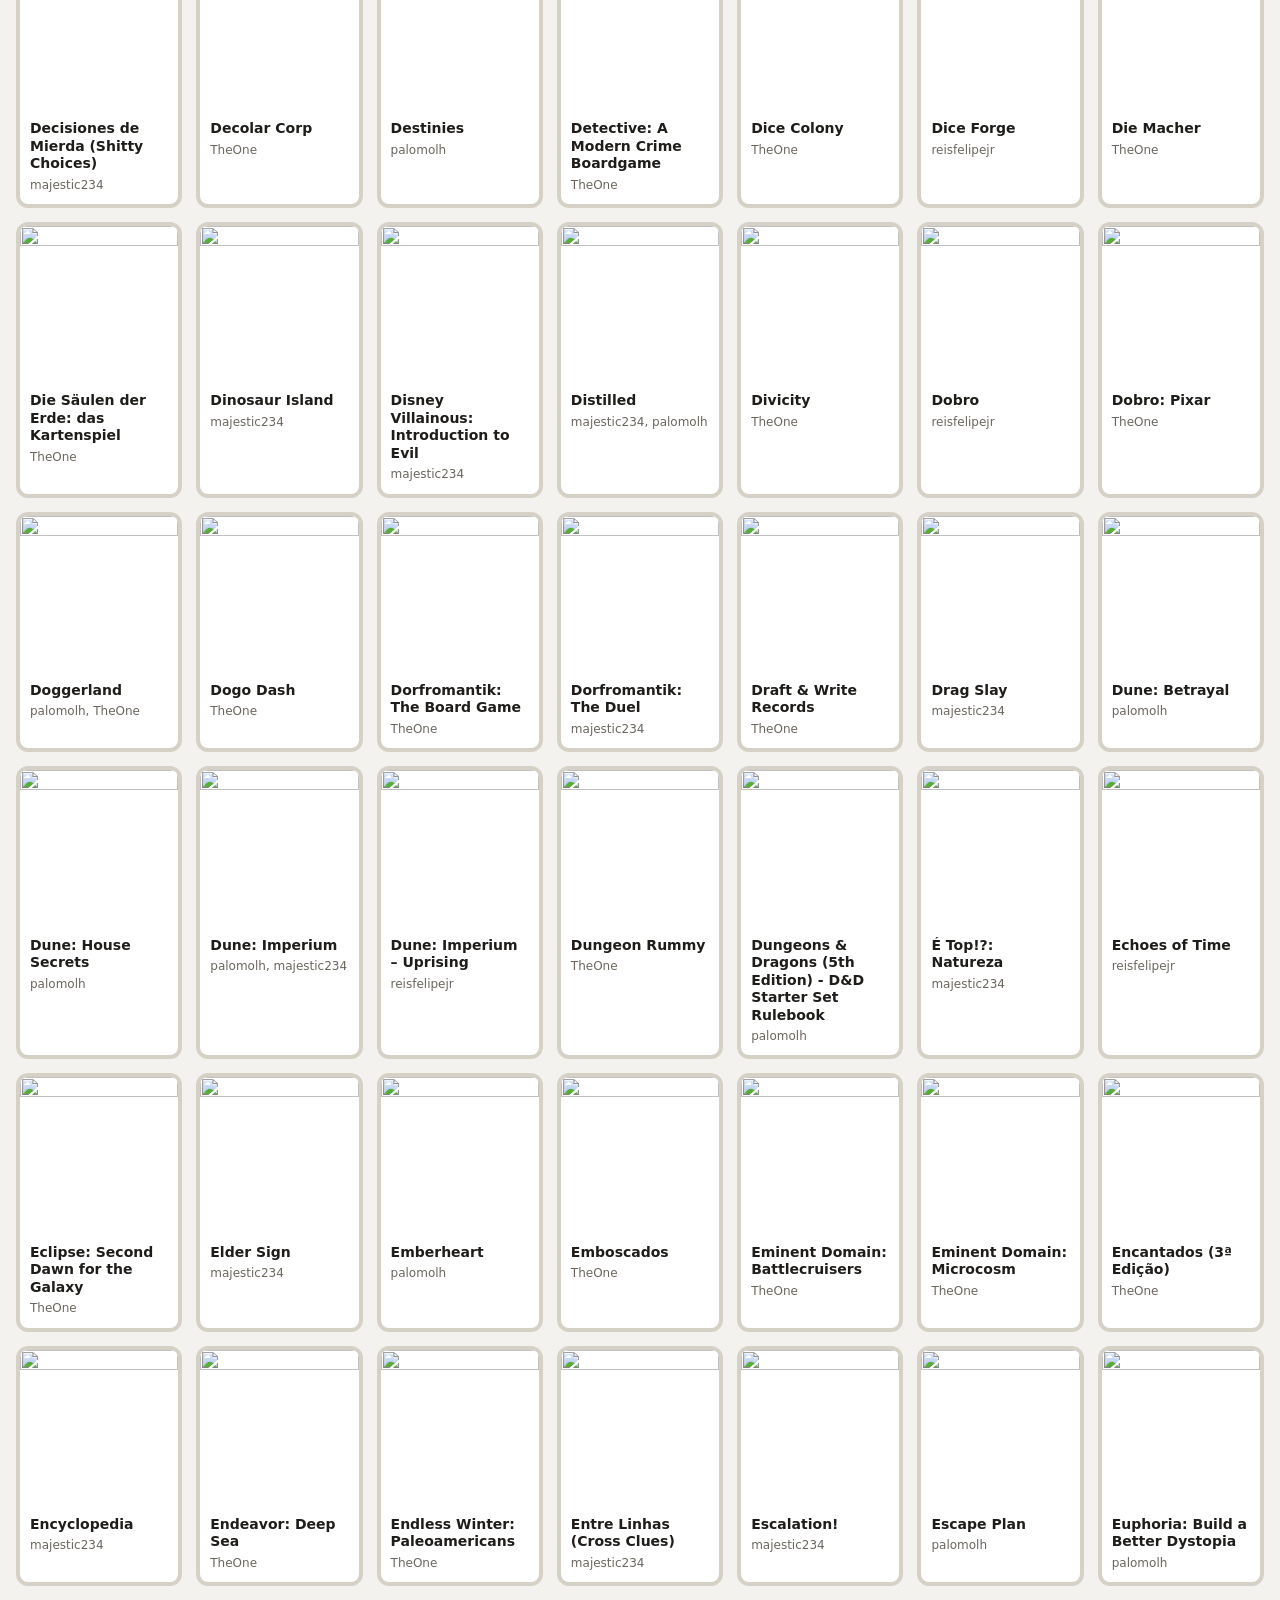
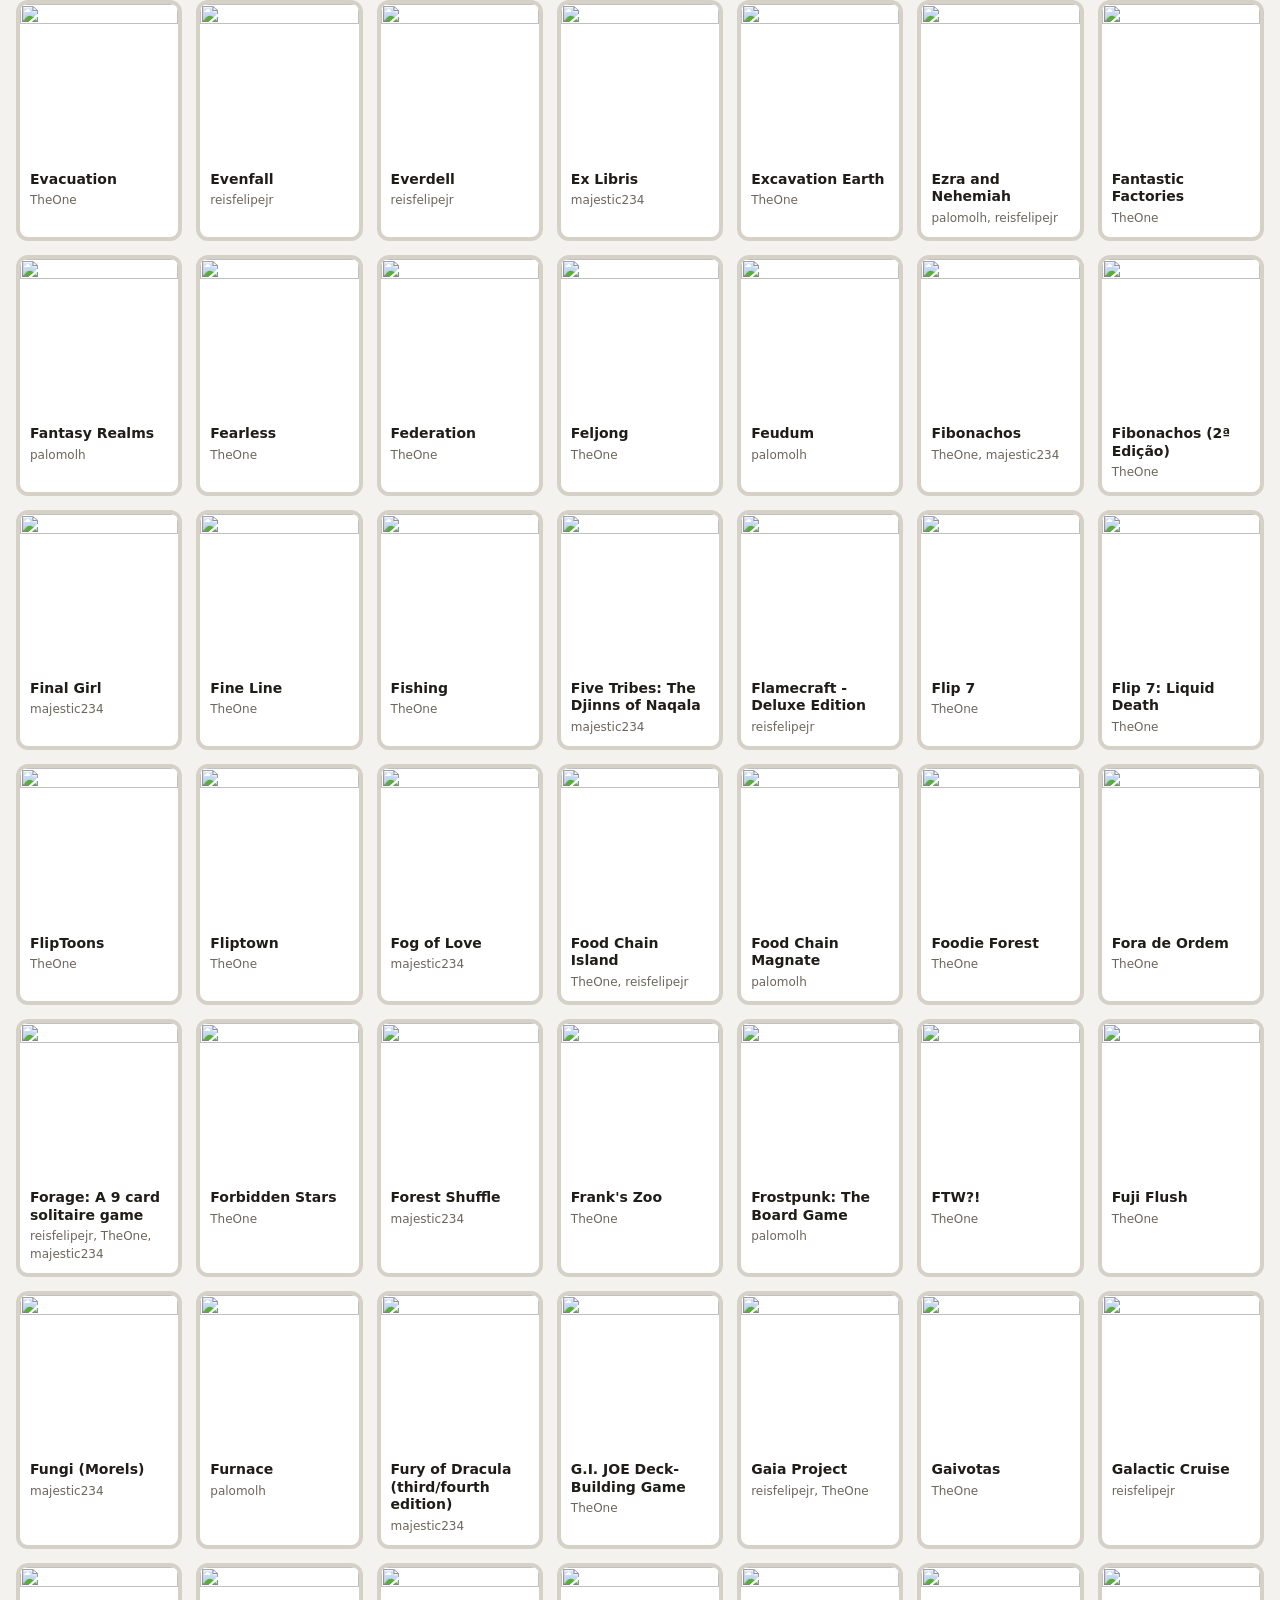
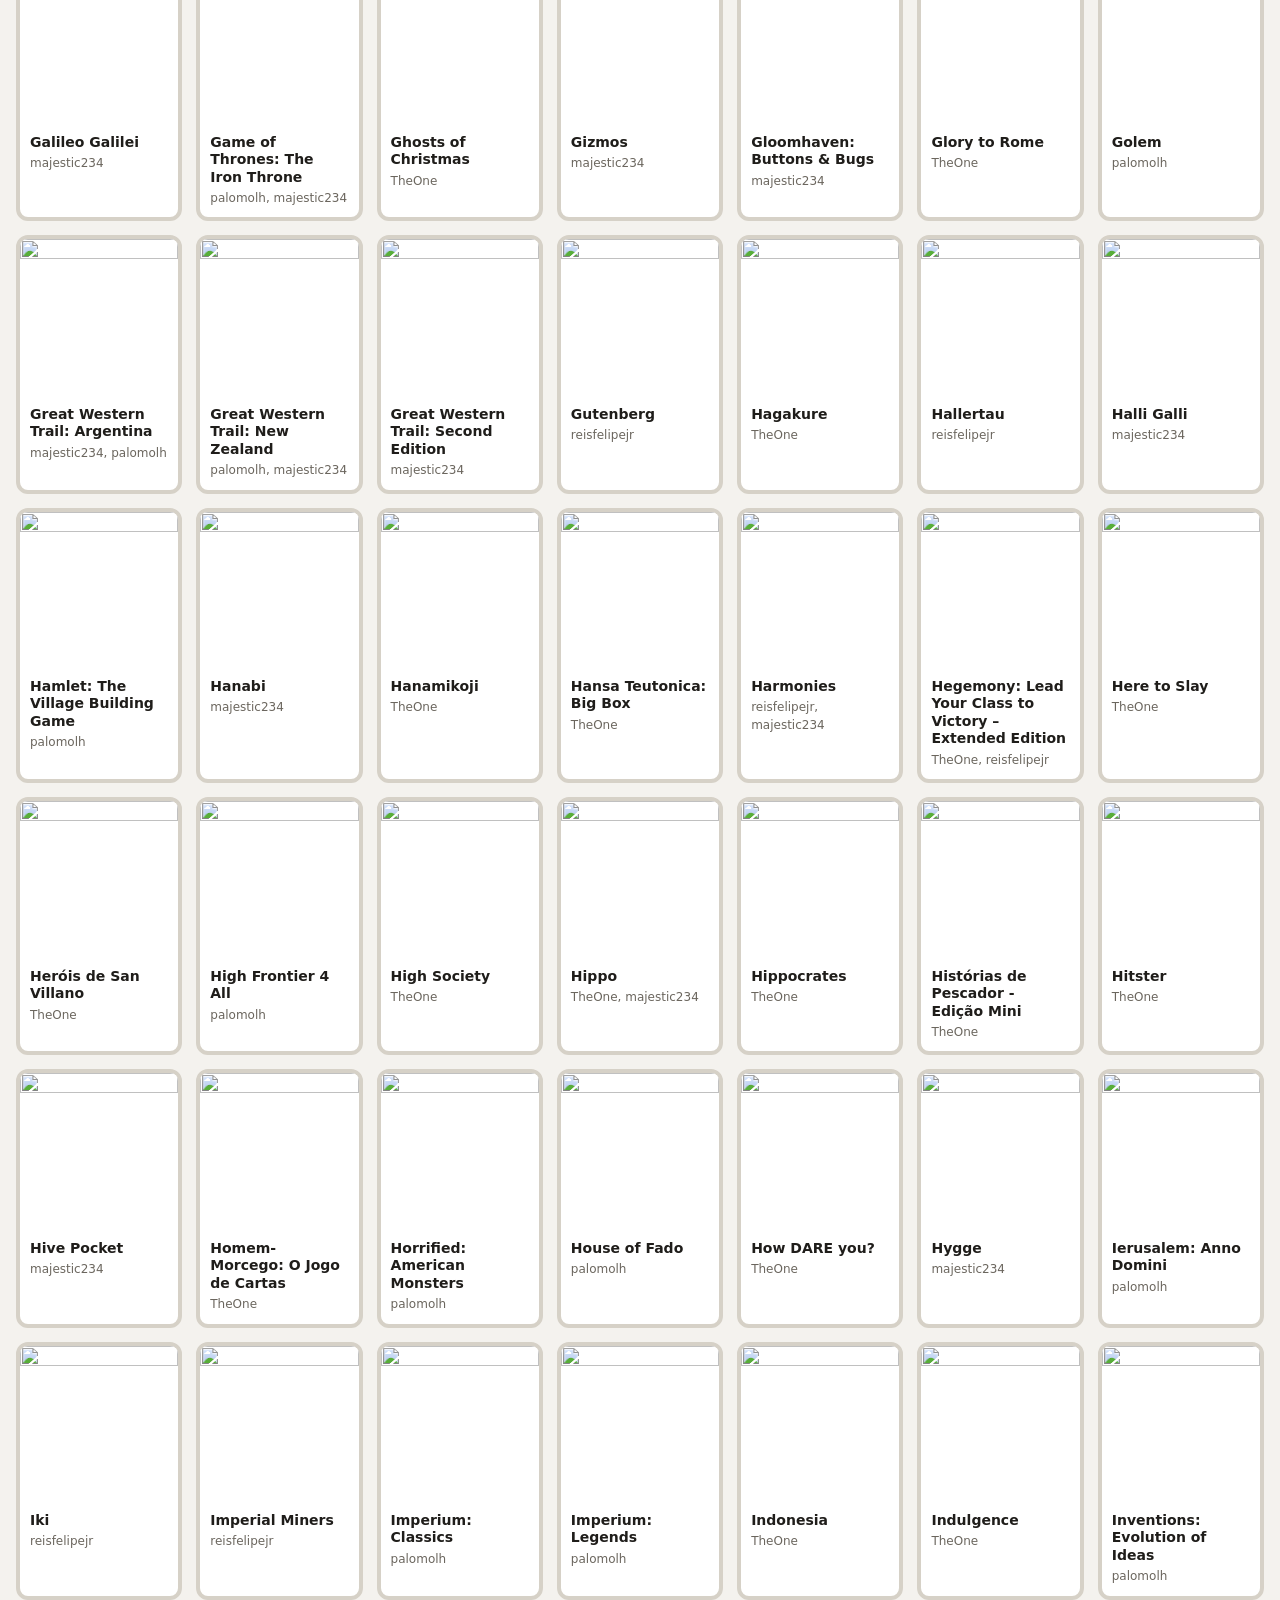
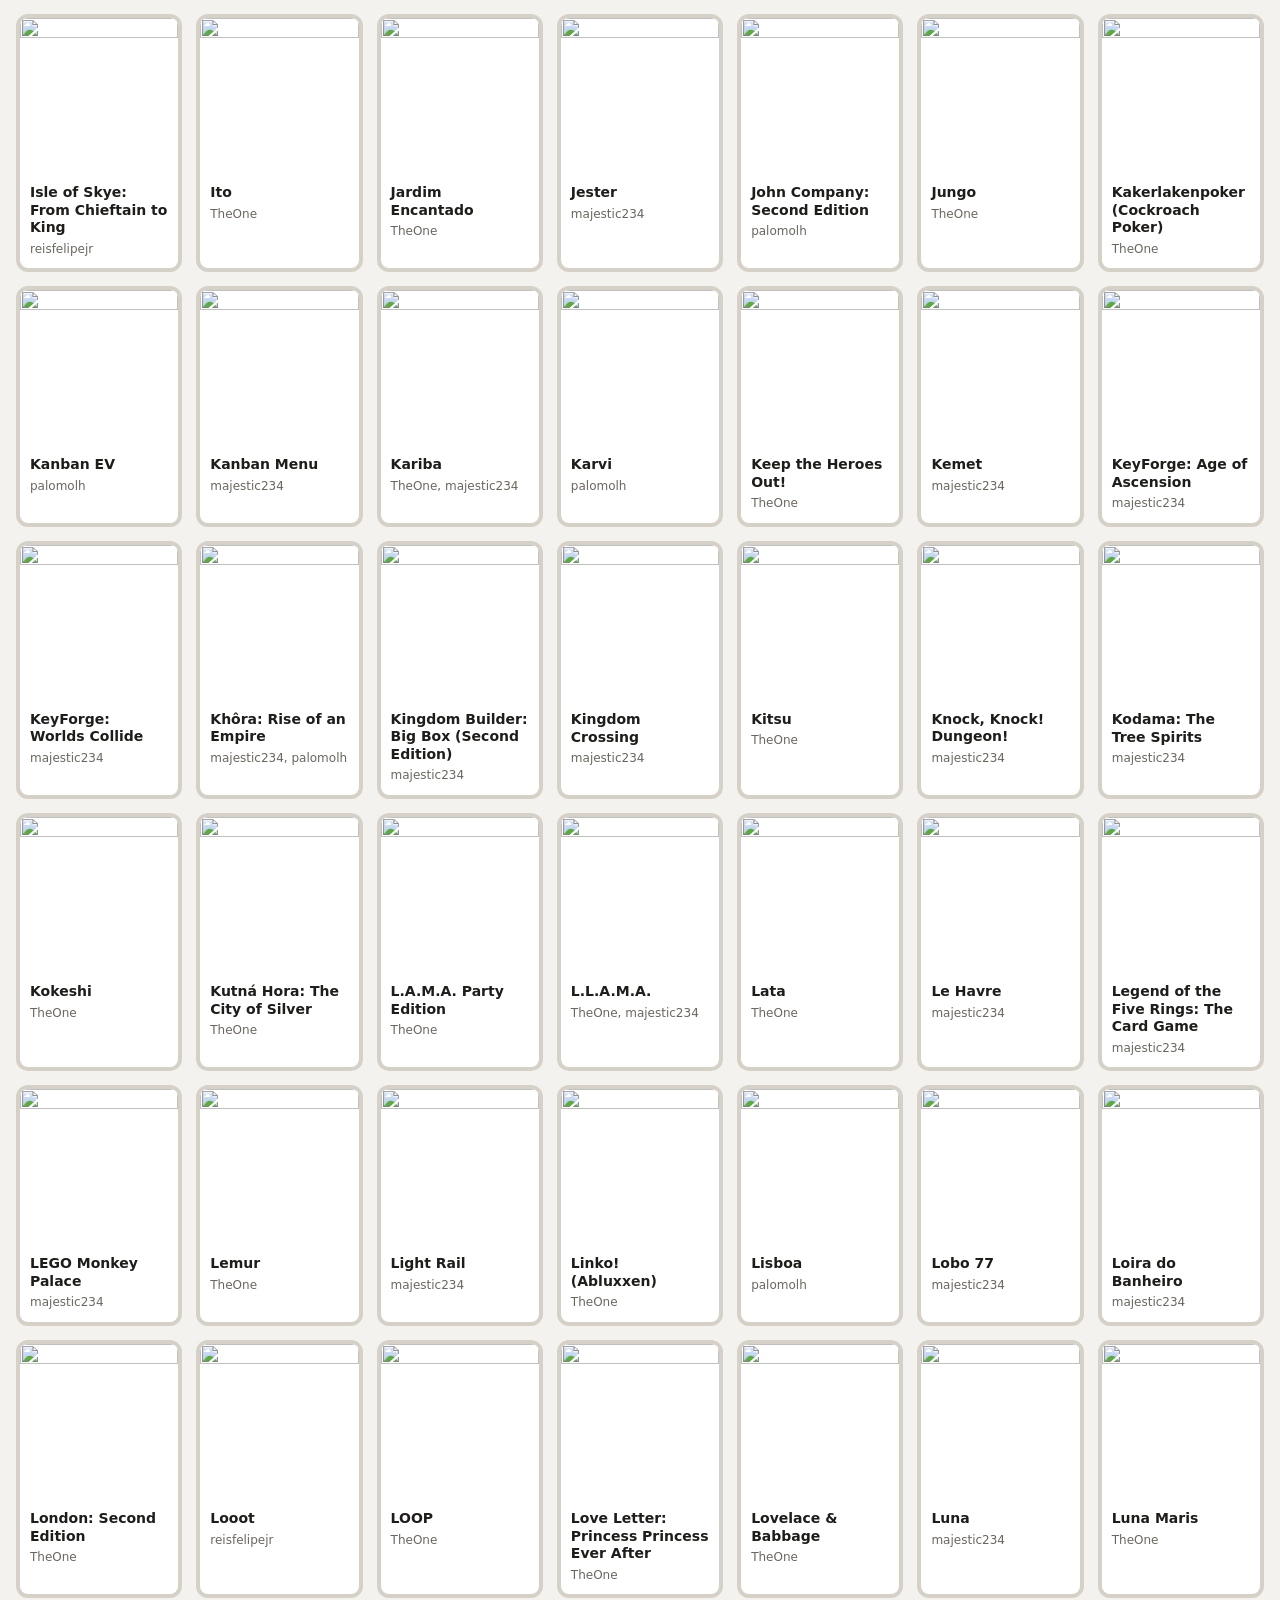
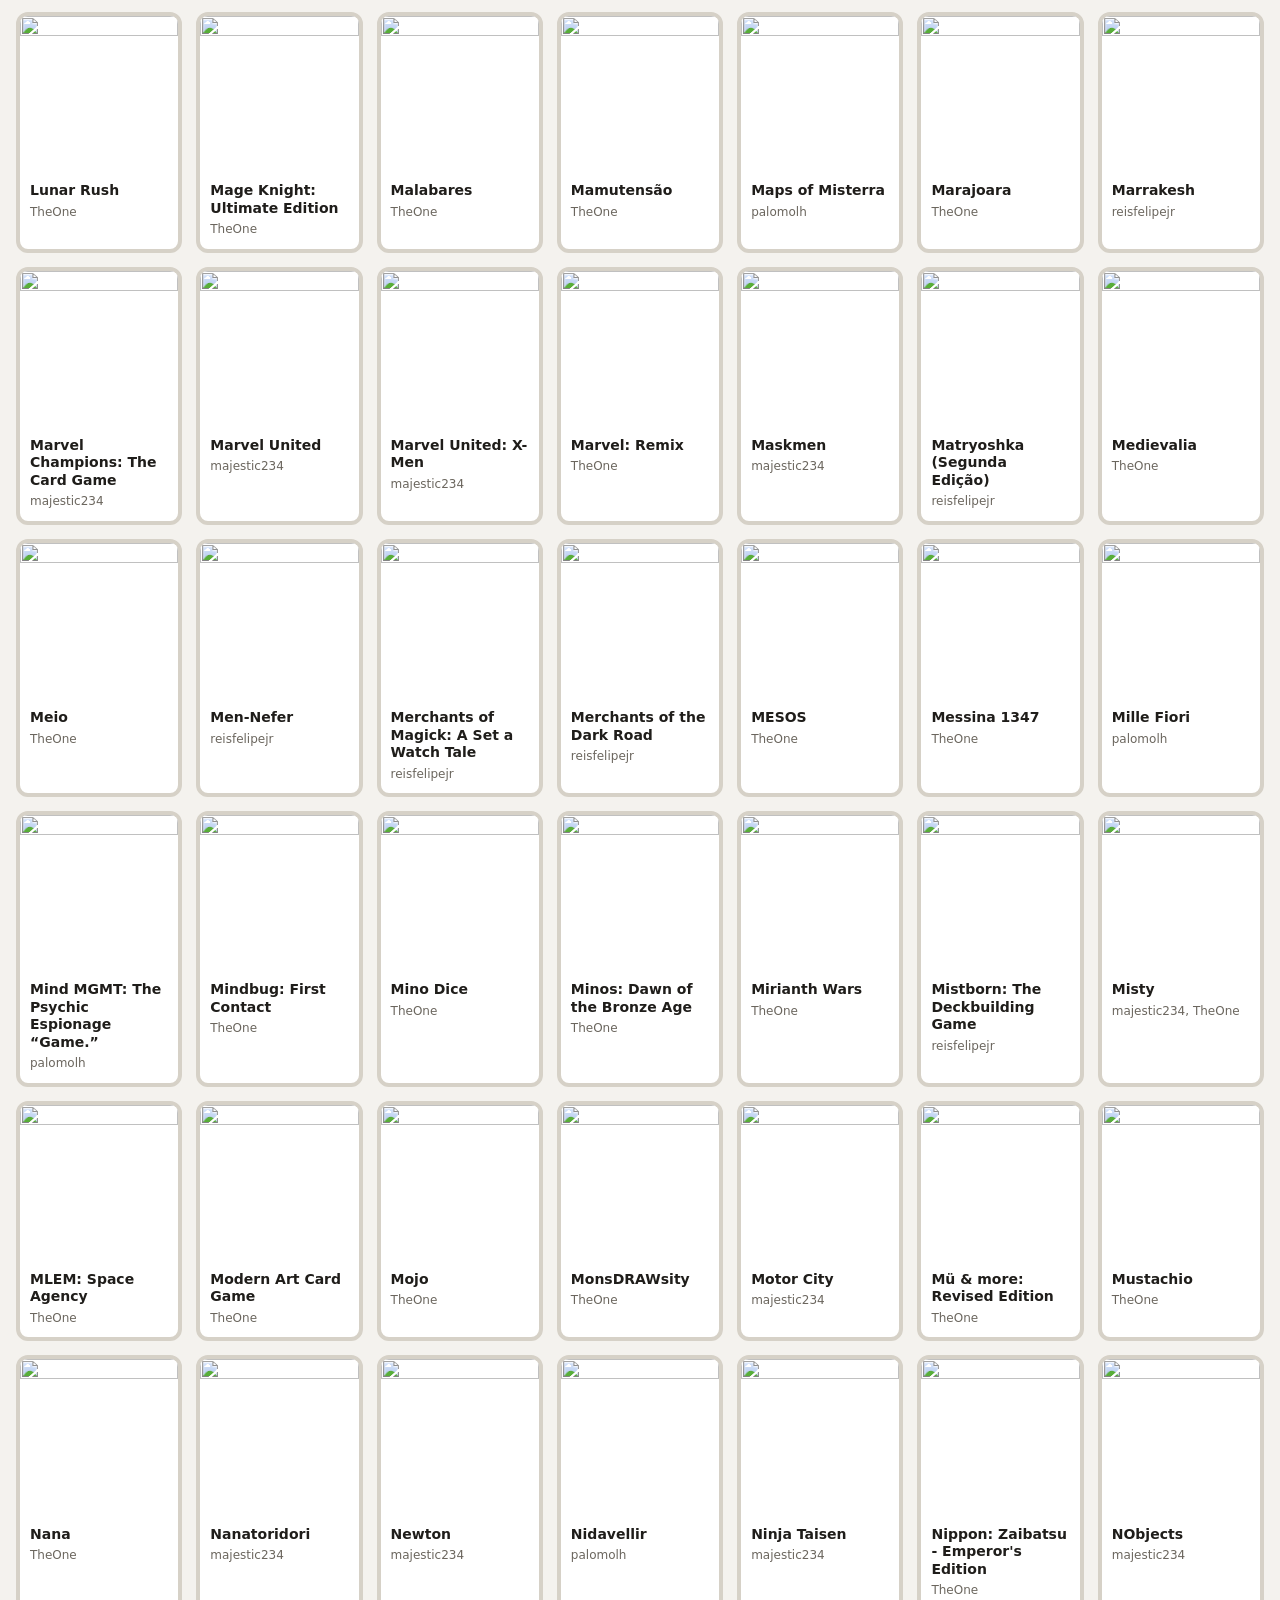
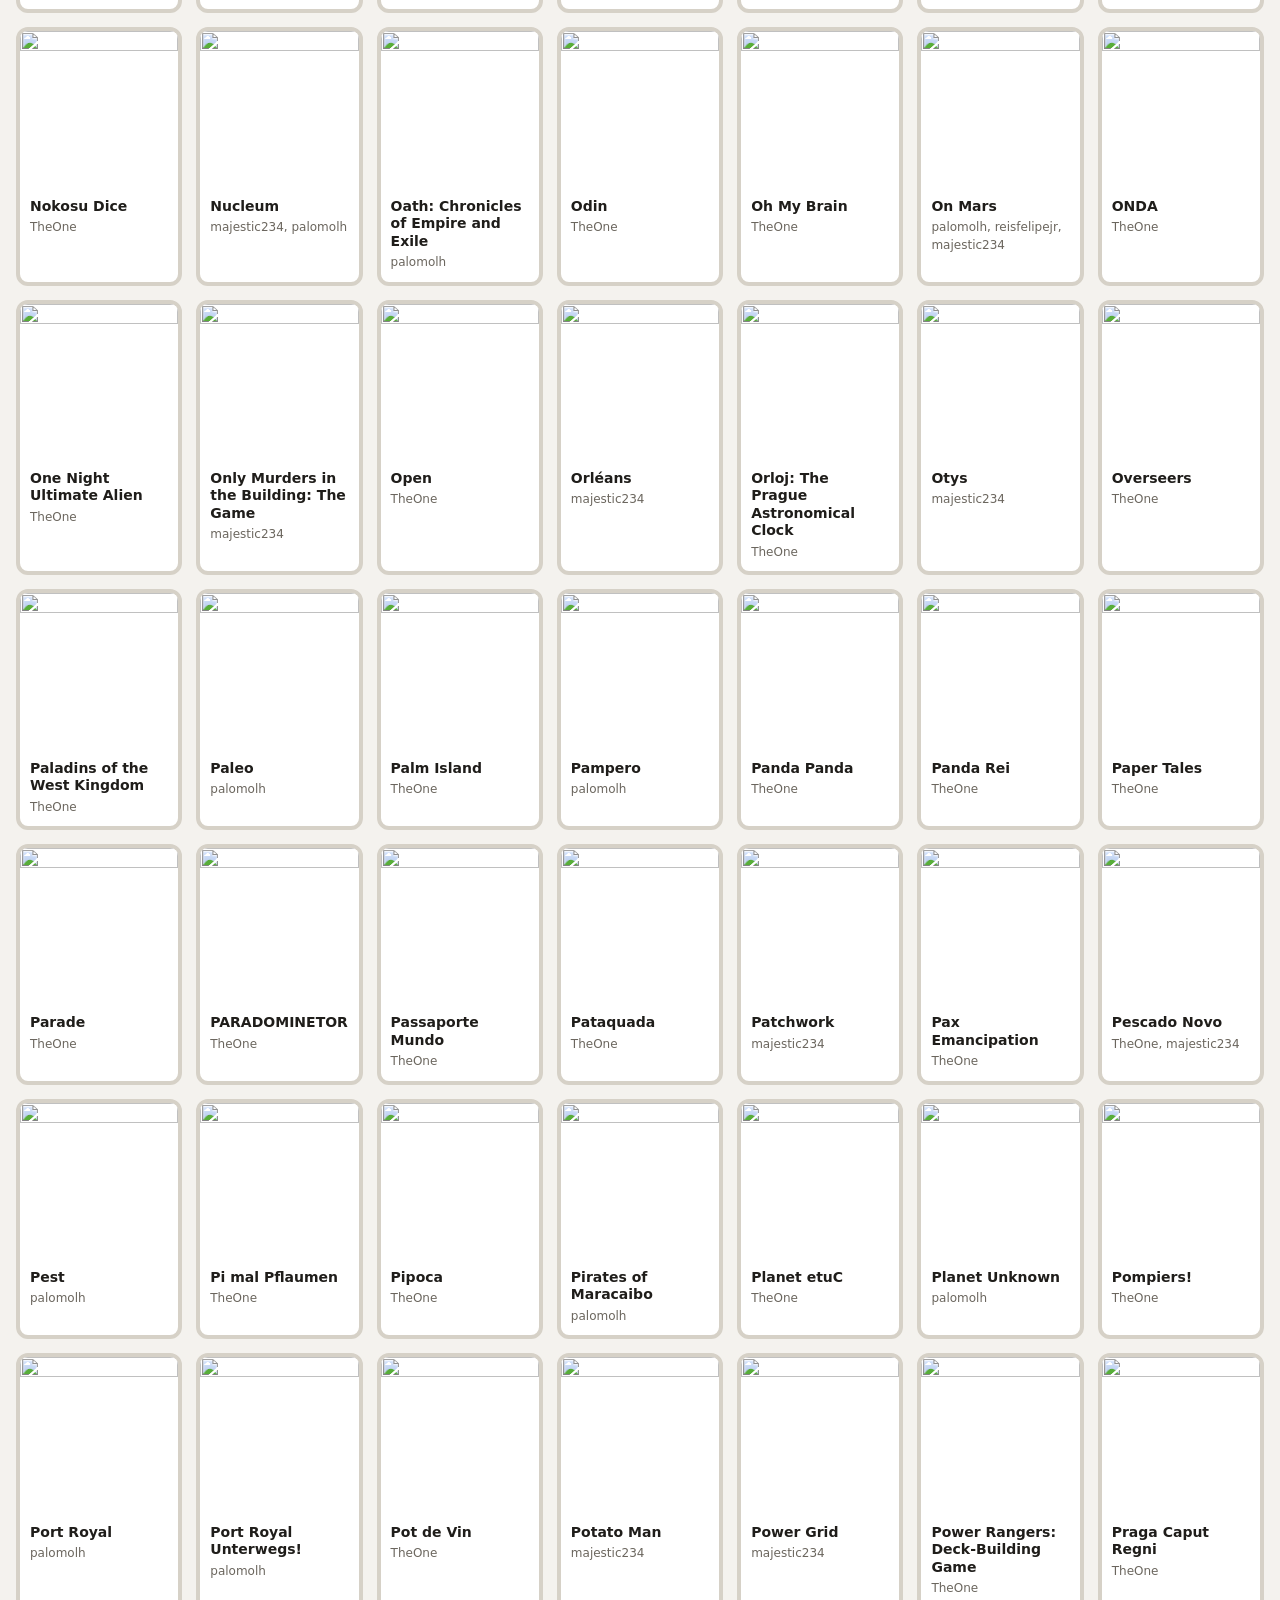
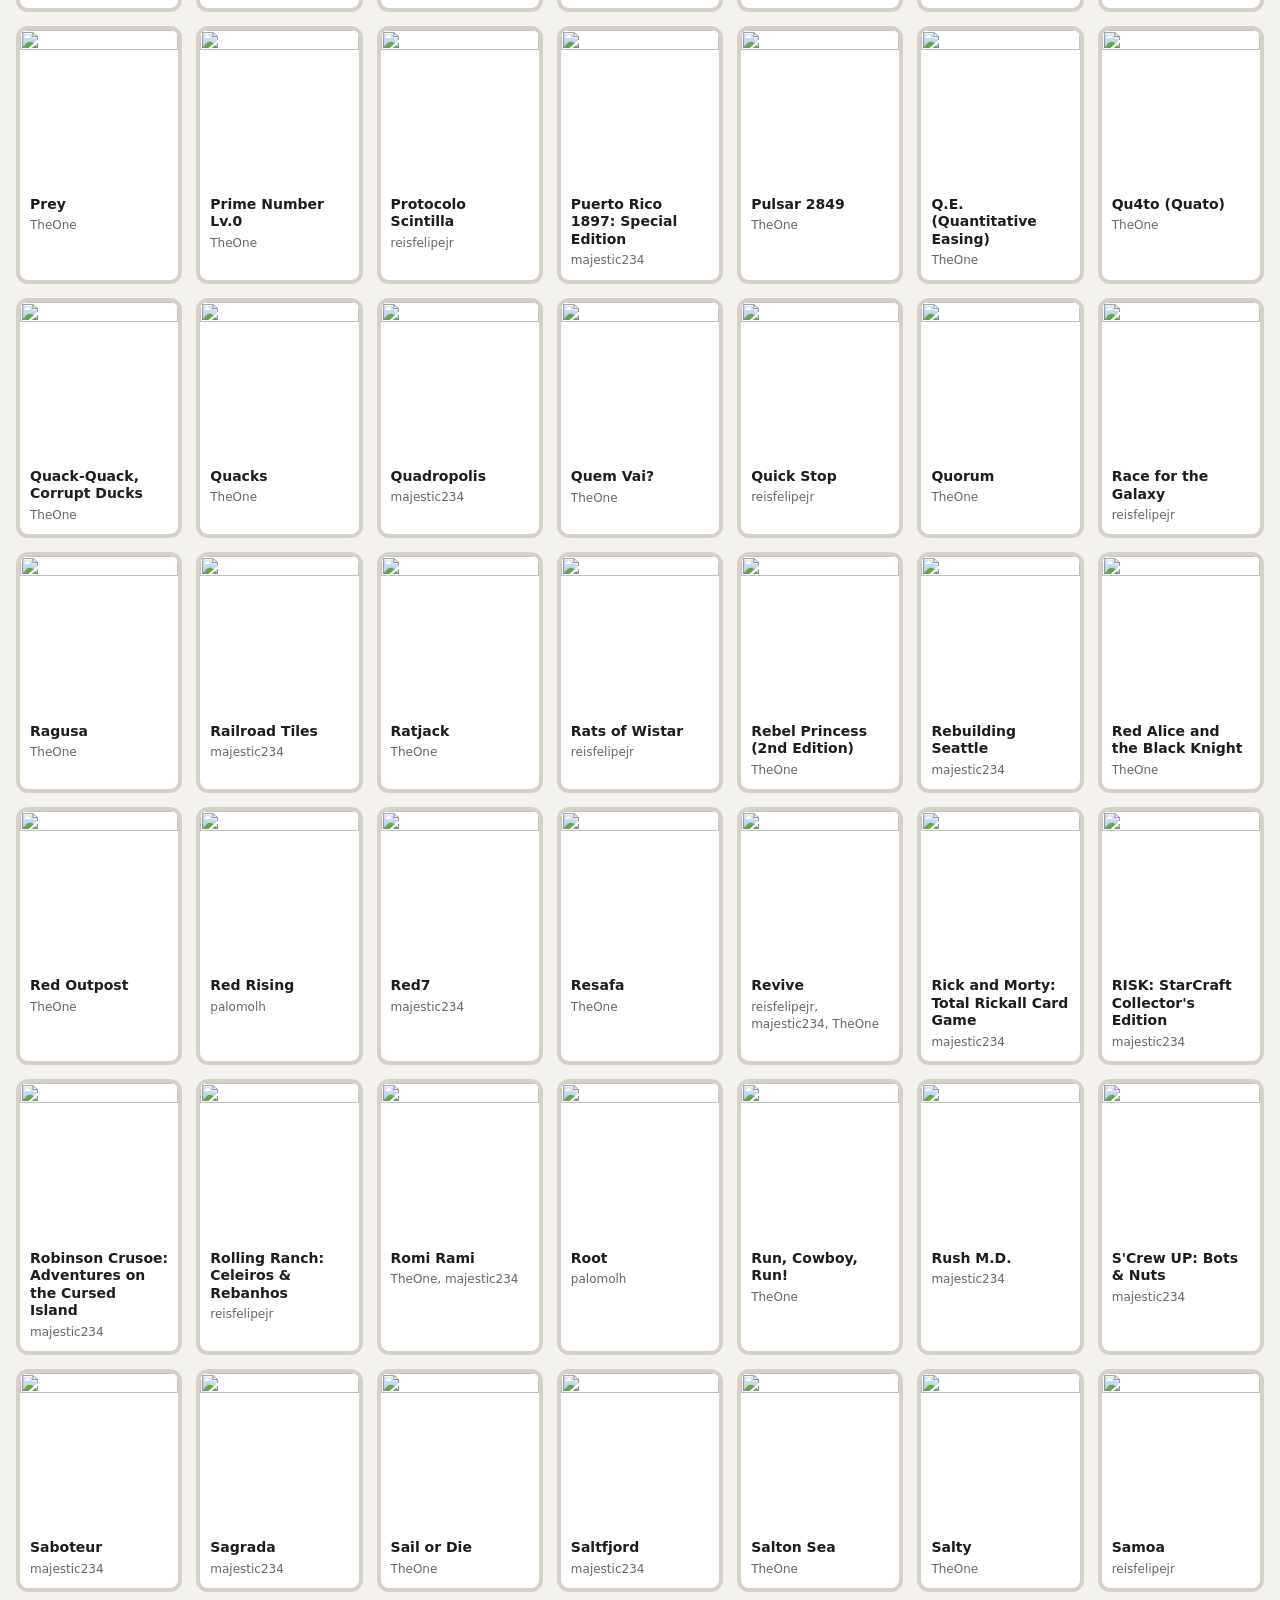
==== commit 63e8fad8: "Admin com senha, gravação no repositório e tema claro/escuro Co-Authored-By: Claude Opus 5.5 <norepl" ====
--- a/index.html
+++ b/index.html
@@ -4,12 +4,15 @@
 <meta charset="utf-8">
 <meta name="viewport" content="width=device-width, initial-scale=1">
 <title>Acervo de Jogos</title>
+<script>try { const t = localStorage.getItem('acervo.tema'); if (t) document.documentElement.dataset.theme = t; } catch {}</script>
 <link rel="stylesheet" href="assets/style.css">
 </head>
 <body>
 <header class="topo">
   <h1>🎲 Acervo de Jogos</h1>
-  <nav><a href="index.html" class="ativo">Acervo</a><a href="gerenciar.html">Gerenciar</a></nav>
+  <span id="salvamento"></span>
+  <nav><a href="index.html" class="ativo">Acervo</a><a href="gerenciar.html" class="so-admin">Gerenciar</a></nav>
+  <div class="ferramentas"><button id="tema"></button><button id="admin"></button></div>
 </header>
 
 <div class="filtros">
@@ -21,18 +24,27 @@
   </select>
 </div>
 <div class="filtros" id="chips"></div>
-<p class="resumo" id="resumo"></p>
+<p class="resumo" id="resumo">Carregando…</p>
 <main class="grade" id="grade"></main>
 
 <script type="module">
-import { carregar, salvar, STATUS, todosDonos, normalizar } from './assets/store.js';
+import { carregar, salvarJogo, STATUS, todosDonos, normalizar, esc } from './assets/store.js';
+import { montarTopo } from './assets/ui.js';
 
-let jogos = await carregar();
+let jogos = [];
 const filtroStatus = new Set();
 const $ = id => document.getElementById(id);
+const ICONE = { sabemos: '✓', interesse: '★', vender: '$' };
+const ORDEM_STATUS = { sabemos: 0, interesse: 1, vender: 2, '': 3 };
 
-const selDono = $('dono');
-for (const d of todosDonos(jogos)) selDono.add(new Option(d, d));
+async function recarregar() {
+  jogos = await carregar();
+  const atual = $('dono').value;
+  $('dono').length = 1;
+  for (const d of todosDonos(jogos)) $('dono').add(new Option(d, d));
+  $('dono').value = atual;
+  render();
+}
 
 function renderChips() {
   const cont = Object.fromEntries(Object.keys(STATUS).map(k => [k, 0]));
@@ -42,14 +54,10 @@
        <span class="ponto" style="background:${s.cor}"></span>${s.label} (${cont[k]})</span>`).join('');
 }
 
-function esc(t) { return String(t).replace(/[&<>"]/g, c => ({ '&': '&amp;', '<': '&lt;', '>': '&gt;', '"': '&quot;' })[c]); }
-
-const ORDEM_STATUS = { sabemos: 0, interesse: 1, vender: 2, '': 3 };
-
 function render() {
   const q = normalizar($('busca').value.trim());
-  const dono = selDono.value;
-  let lista = jogos.filter(j =>
+  const dono = $('dono').value;
+  const lista = jogos.filter(j =>
     (!q || normalizar(j.nome).includes(q)) &&
     (!dono || j.donos.includes(dono)) &&
     (!filtroStatus.size || filtroStatus.has(j.status || '')));
@@ -59,14 +67,14 @@
 
   $('resumo').textContent = `${lista.length} de ${jogos.length} jogos`;
   $('grade').innerHTML = lista.map(j => `
-    <article class="card" data-id="${j.id}" data-status="${j.status || ''}">
+    <article class="card" data-id="${j.id}" data-status="${j.status || ''}" title="${esc(STATUS[j.status || ''].label)}">
       <img class="capa" loading="lazy" src="${esc(j.imagem || '')}" alt="">
       <div class="info">
         <div class="nome">${j.link ? `<a href="${esc(j.link)}" target="_blank" rel="noopener">${esc(j.nome)}</a>` : esc(j.nome)}</div>
         <div class="donos">${esc(j.donos.join(', '))}</div>
-        <div class="acoes">
+        <div class="acoes so-admin">
           ${['sabemos', 'interesse', 'vender'].map(s =>
-            `<button data-s="${s}" title="${STATUS[s].label}" aria-pressed="${j.status === s}">${{ sabemos: '✓', interesse: '★', vender: '$' }[s]}</button>`).join('')}
+            `<button data-s="${s}" title="${STATUS[s].label}" aria-pressed="${j.status === s}">${ICONE[s]}</button>`).join('')}
         </div>
       </div>
     </article>`).join('');
@@ -78,7 +86,7 @@
   if (!btn) return;
   const jogo = jogos.find(j => j.id === btn.closest('.card').dataset.id);
   jogo.status = jogo.status === btn.dataset.s ? '' : btn.dataset.s;
-  salvar(jogos);
+  salvarJogo(jogo);
   render();
 });
 
@@ -93,7 +101,8 @@
 $('chips').addEventListener('keydown', e => { if (e.key === 'Enter' || e.key === ' ') { e.preventDefault(); toggleChip(e); } });
 for (const id of ['busca', 'dono', 'ordem']) $(id).addEventListener('input', render);
 
-render();
+montarTopo(recarregar);
+recarregar();
 </script>
 </body>
 </html>
--- a/assets/style.css
+++ b/assets/style.css
@@ -12,7 +12,7 @@
   color-scheme: light;
 }
 @media (prefers-color-scheme: dark) {
-  :root {
+  :root:not([data-theme="light"]) {
     --bg: #17161a;
     --surface: #222127;
     --texto: #eeeae4;
@@ -25,6 +25,19 @@
     --neutro: #45424b;
     color-scheme: dark;
   }
+}
+:root[data-theme="dark"] {
+  --bg: #17161a;
+  --surface: #222127;
+  --texto: #eeeae4;
+  --suave: #a19c94;
+  --linha: #34323a;
+  --acento: #748ffc;
+  --verde: #40c057;
+  --laranja: #ff922b;
+  --vermelho: #fa5252;
+  --neutro: #45424b;
+  color-scheme: dark;
 }
 
 * { box-sizing: border-box; }
@@ -127,7 +140,7 @@
 }
 dialog::backdrop { background: rgba(0,0,0,.45); }
 dialog form { display: flex; flex-direction: column; gap: 12px; }
-dialog label { display: flex; flex-direction: column; gap: 4px; font-size: 13px; color: var(--suave); }
+dialog label, label.campo { display: flex; flex-direction: column; gap: 4px; font-size: 13px; color: var(--suave); }
 dialog .linha-botoes { display: flex; gap: 8px; justify-content: flex-end; }
 .aviso { font-size: 13px; color: var(--suave); background: var(--surface); border: 1px dashed var(--linha); border-radius: 10px; padding: 10px 12px; margin: 12px 0; }
 
@@ -135,3 +148,16 @@
   .grade { grid-template-columns: repeat(auto-fill, minmax(130px, 1fr)); gap: 10px; }
   .col-link { display: none; }
 }
+
+/* Cabeçalho: tema, admin, salvamento */
+.topo .ferramentas { display: flex; gap: 8px; align-items: center; }
+#tema { padding: 6px 9px; line-height: 1; }
+#salvamento { font-size: 13px; color: var(--suave); }
+#salvamento[data-tipo=salvo] { color: var(--verde); }
+#salvamento[data-tipo=erro] { color: var(--vermelho); }
+#salvamento button { padding: 2px 8px; font-size: 12px; margin-left: 6px; }
+.erro { color: var(--vermelho); font-size: 13px; margin: 0; min-height: 1em; }
+
+/* Visitante só vê; controles de edição aparecem só para o admin */
+body:not(.admin) .so-admin { display: none !important; }
+body.admin .so-visitante { display: none !important; }
